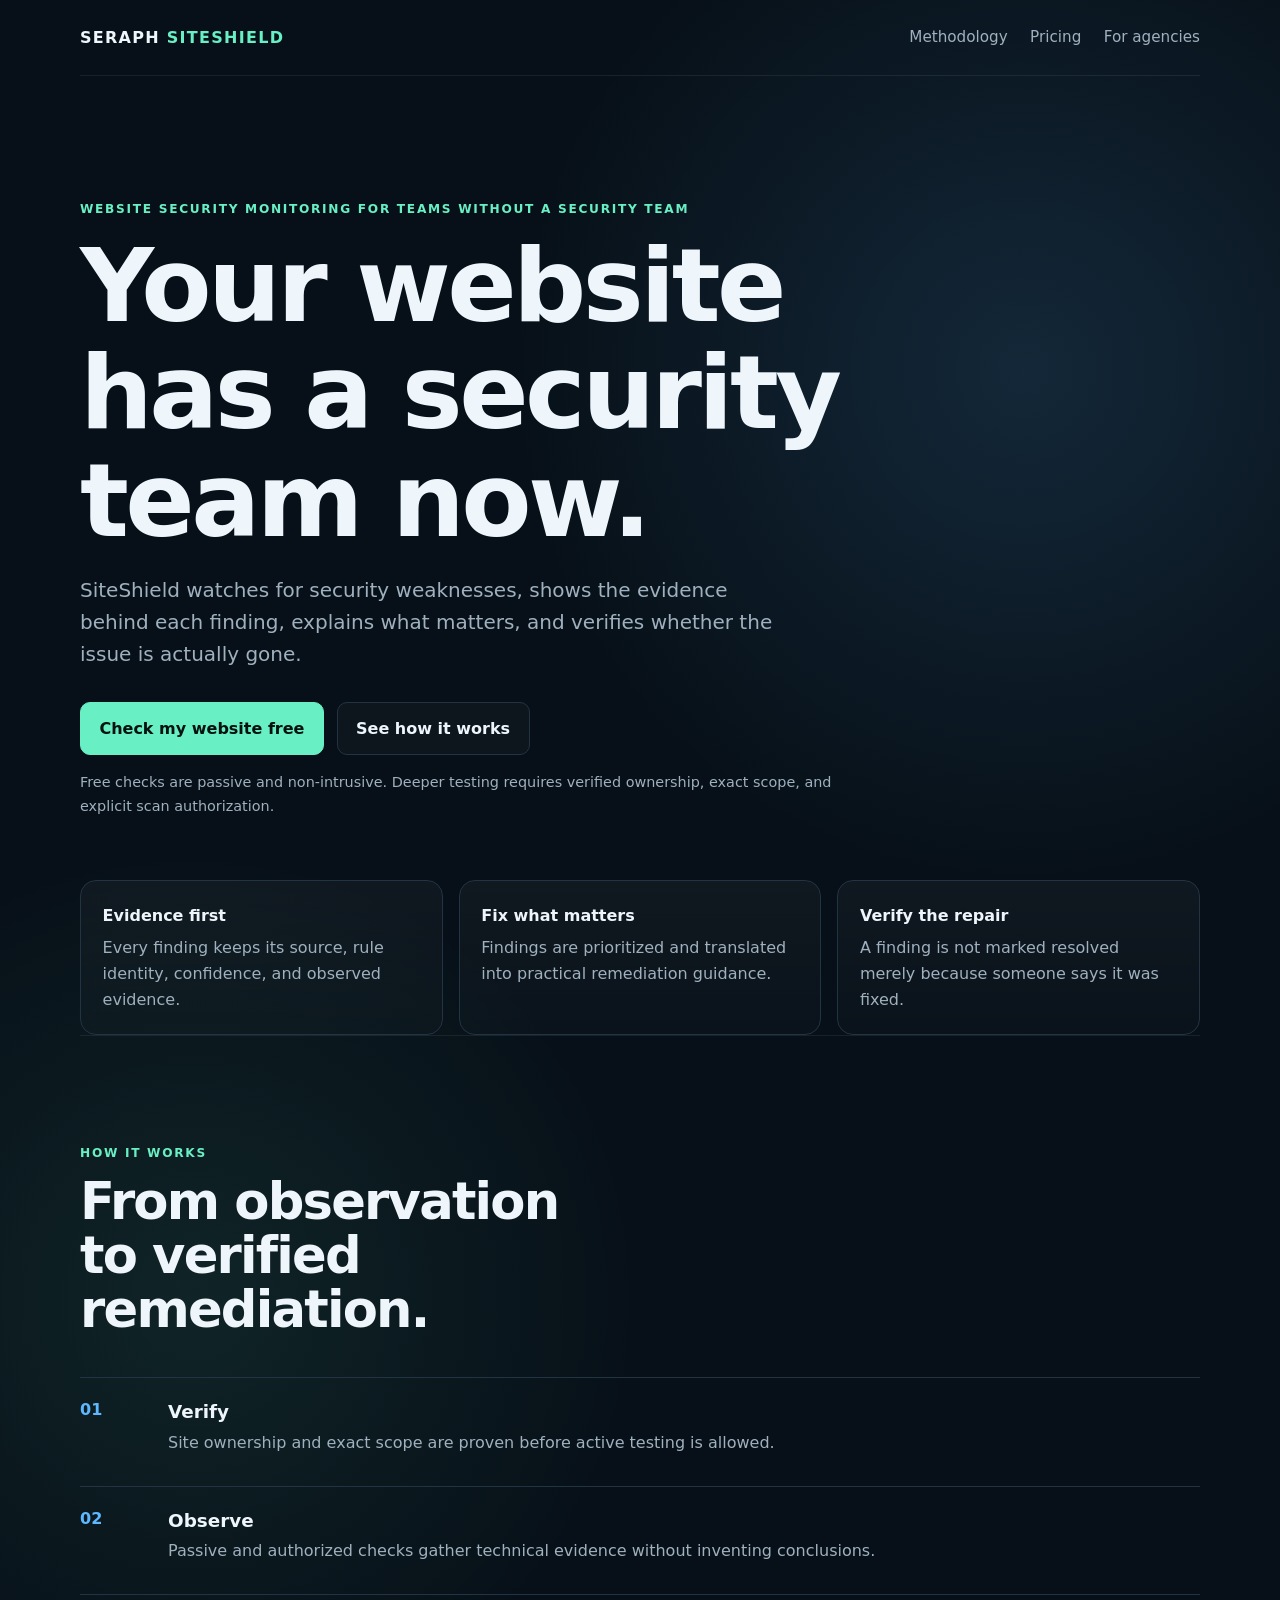
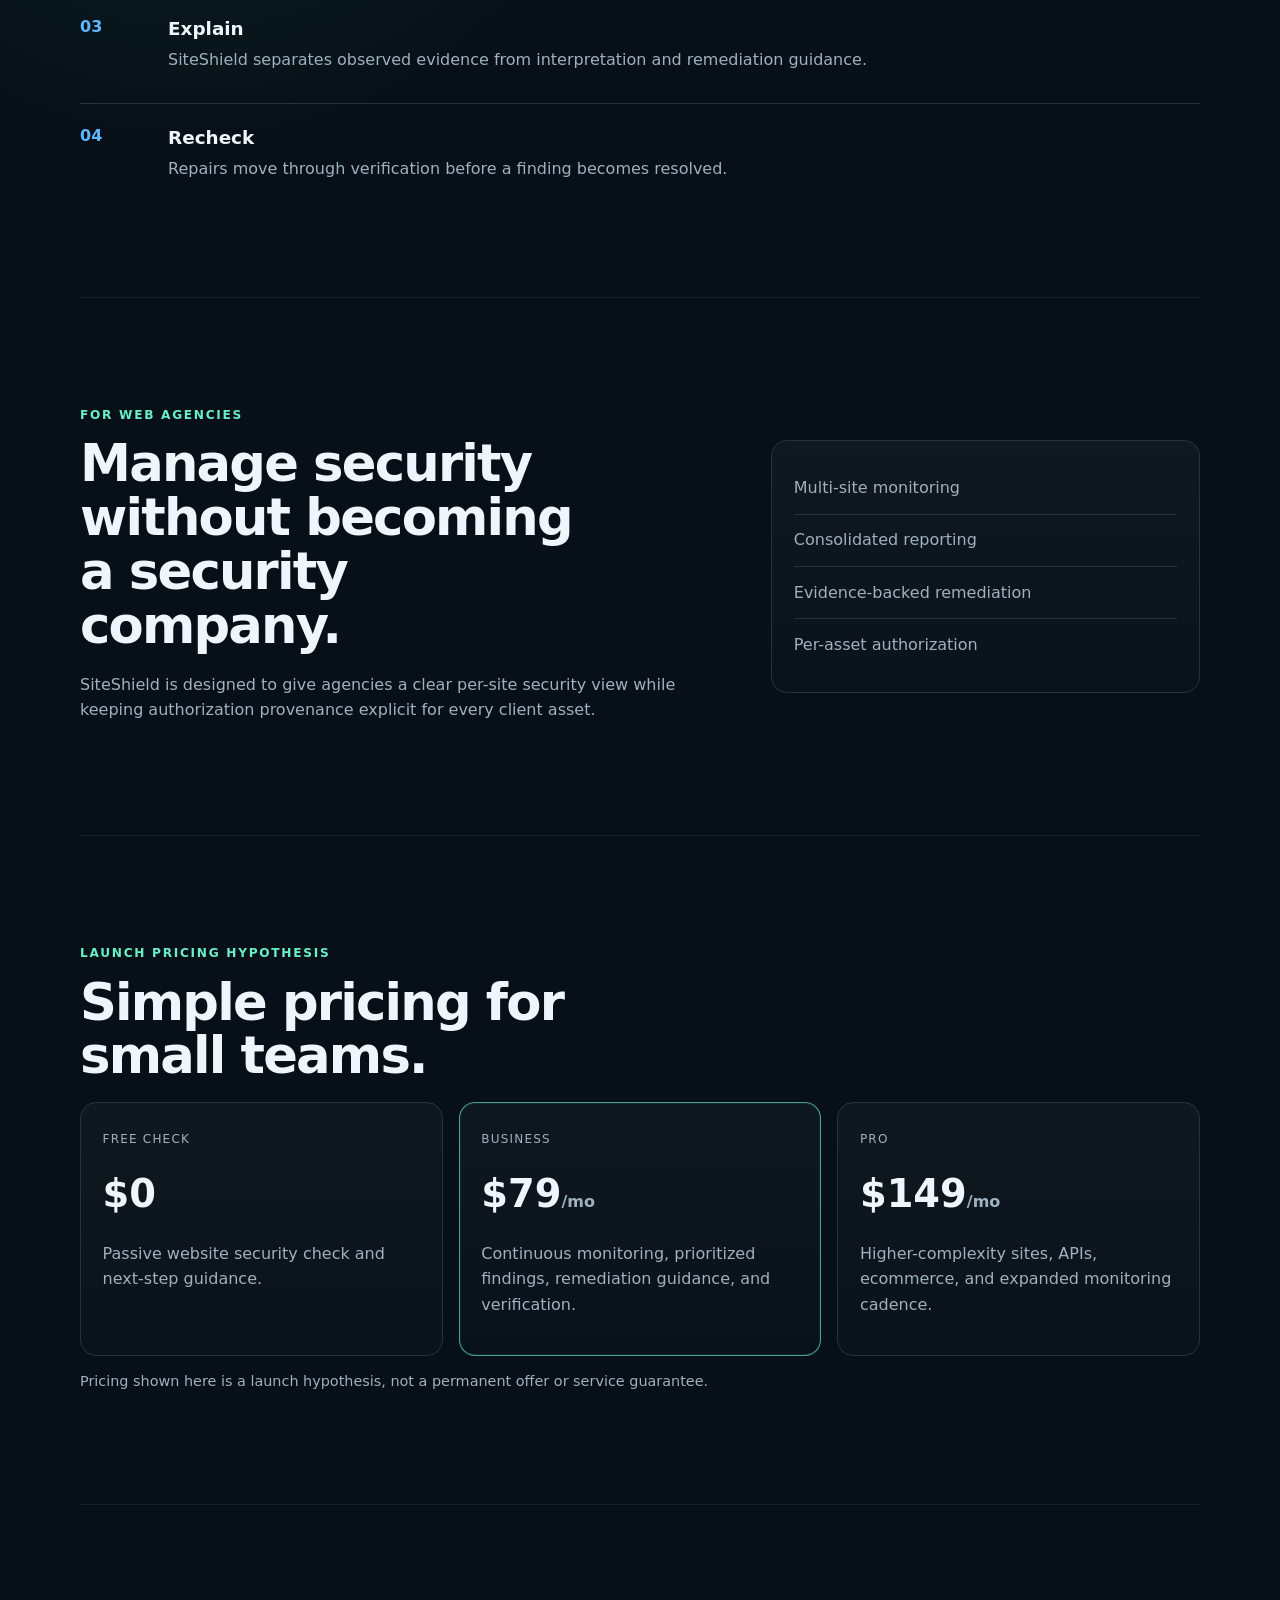
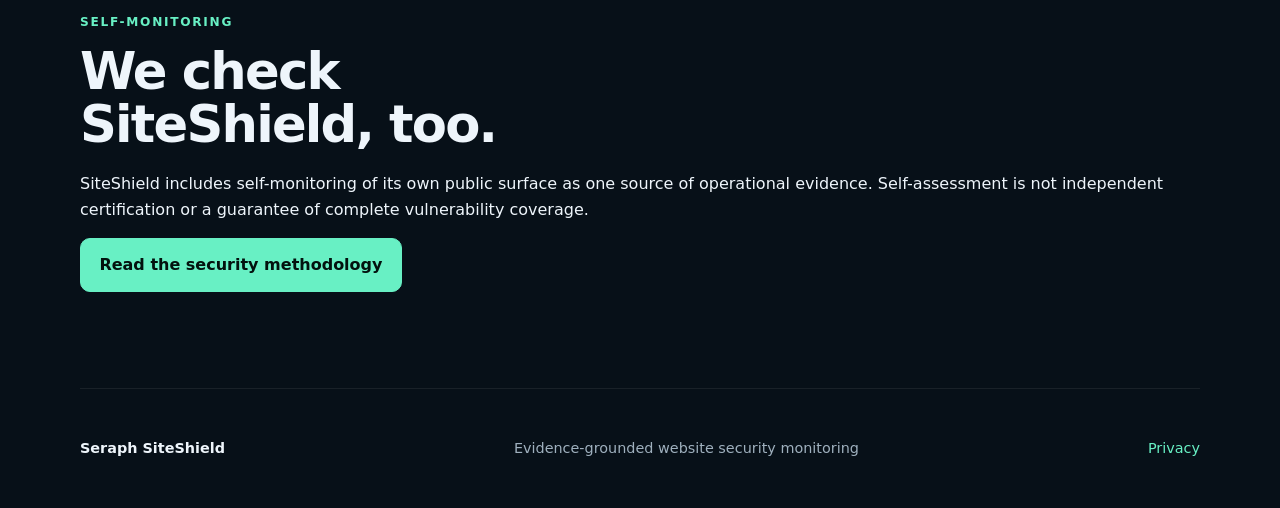
==== index.html @ f6a0b086 "Launch Seraph SiteShield public surface" ====
<!doctype html>
<html lang="en">
<head>
  <meta charset="utf-8">
  <meta name="viewport" content="width=device-width,initial-scale=1">
  <meta name="description" content="Seraph SiteShield provides evidence-grounded website security monitoring, remediation guidance, and verification.">
  <title>Seraph SiteShield — Your website has a security team now</title>
  <link rel="stylesheet" href="styles.css">
</head>
<body>
  <header class="nav">
    <a class="brand" href="./">SERAPH <span>SITESHIELD</span></a>
    <nav aria-label="Primary navigation">
      <a href="security-methodology.html">Methodology</a>
      <a href="#pricing">Pricing</a>
      <a href="#agencies">For agencies</a>
    </nav>
  </header>
  <main>
    <section class="hero">
      <p class="eyebrow">Website security monitoring for teams without a security team</p>
      <h1>Your website has a security team now.</h1>
      <p class="lede">SiteShield watches for security weaknesses, shows the evidence behind each finding, explains what matters, and verifies whether the issue is actually gone.</p>
      <div class="actions">
        <a class="button primary" href="#launch">Check my website free</a>
        <a class="button secondary" href="security-methodology.html">See how it works</a>
      </div>
      <p class="boundary">Free checks are passive and non-intrusive. Deeper testing requires verified ownership, exact scope, and explicit scan authorization.</p>
    </section>
    <section class="proof-grid" aria-label="SiteShield principles">
      <article><strong>Evidence first</strong><span>Every finding keeps its source, rule identity, confidence, and observed evidence.</span></article>
      <article><strong>Fix what matters</strong><span>Findings are prioritized and translated into practical remediation guidance.</span></article>
      <article><strong>Verify the repair</strong><span>A finding is not marked resolved merely because someone says it was fixed.</span></article>
    </section>

    <section class="section" id="how-it-works">
      <p class="eyebrow">How it works</p>
      <h2>From observation to verified remediation.</h2>
      <ol class="steps">
        <li><span>01</span><div><strong>Verify</strong><p>Site ownership and exact scope are proven before active testing is allowed.</p></div></li>
        <li><span>02</span><div><strong>Observe</strong><p>Passive and authorized checks gather technical evidence without inventing conclusions.</p></div></li>
        <li><span>03</span><div><strong>Explain</strong><p>SiteShield separates observed evidence from interpretation and remediation guidance.</p></div></li>
        <li><span>04</span><div><strong>Recheck</strong><p>Repairs move through verification before a finding becomes resolved.</p></div></li>
      </ol>
    </section>

    <section class="section split" id="agencies">
      <div>
        <p class="eyebrow">For web agencies</p>
        <h2>Manage security without becoming a security company.</h2>
        <p>SiteShield is designed to give agencies a clear per-site security view while keeping authorization provenance explicit for every client asset.</p>
      </div>
      <div class="panel">
        <p>Multi-site monitoring</p><p>Consolidated reporting</p><p>Evidence-backed remediation</p><p>Per-asset authorization</p>
      </div>
    </section>
    <section class="section" id="pricing">
      <p class="eyebrow">Launch pricing hypothesis</p>
      <h2>Simple pricing for small teams.</h2>
      <div class="pricing">
        <article><span>Free Check</span><strong>$0</strong><p>Passive website security check and next-step guidance.</p></article>
        <article class="featured"><span>Business</span><strong>$79<small>/mo</small></strong><p>Continuous monitoring, prioritized findings, remediation guidance, and verification.</p></article>
        <article><span>Pro</span><strong>$149<small>/mo</small></strong><p>Higher-complexity sites, APIs, ecommerce, and expanded monitoring cadence.</p></article>
      </div>
      <p class="fineprint">Pricing shown here is a launch hypothesis, not a permanent offer or service guarantee.</p>
    </section>

    <section class="section launch" id="launch">
      <p class="eyebrow">Self-monitoring</p>
      <h2>We check SiteShield, too.</h2>
      <p>SiteShield includes self-monitoring of its own public surface as one source of operational evidence. Self-assessment is not independent certification or a guarantee of complete vulnerability coverage.</p>
      <a class="button primary" href="security-methodology.html">Read the security methodology</a>
    </section>
  </main>
  <footer>
    <span>Seraph SiteShield</span>
    <span>Evidence-grounded website security monitoring</span>
    <a href="privacy.html">Privacy</a>
  </footer>
</body>
</html>
---- styles.css ----
:root {
  color-scheme: dark;
  --bg: #071018;
  --panel: #0d1823;
  --panel-2: #111f2c;
  --text: #eef5fb;
  --muted: #9fb0be;
  --line: #223443;
  --accent: #68f0c4;
  --accent-2: #5eb7ff;
  --max: 1120px;
  font-family: Inter, ui-sans-serif, system-ui, -apple-system, BlinkMacSystemFont, "Segoe UI", sans-serif;
}

* { box-sizing: border-box; }
html { scroll-behavior: smooth; }
body {
  margin: 0;
  background:
    radial-gradient(circle at 80% 10%, rgba(94, 183, 255, .14), transparent 32rem),
    radial-gradient(circle at 15% 35%, rgba(104, 240, 196, .09), transparent 28rem),
    var(--bg);
  color: var(--text);
  line-height: 1.6;
}
a { color: inherit; text-decoration: none; }
.nav {
  width: min(var(--max), calc(100% - 2rem));
  margin: 0 auto;
  min-height: 76px;
  display: flex;
  align-items: center;
  justify-content: space-between;
  border-bottom: 1px solid rgba(255,255,255,.07);
}
.brand { font-weight: 800; letter-spacing: .08em; }
.brand span { color: var(--accent); }
.nav nav { display: flex; gap: 1.4rem; color: var(--muted); font-size: .95rem; }
.nav nav a:hover { color: var(--text); }
main, footer { width: min(var(--max), calc(100% - 2rem)); margin: 0 auto; }
.hero { padding: 7rem 0 3rem; max-width: 900px; }
.eyebrow {
  color: var(--accent);
  text-transform: uppercase;
  letter-spacing: .14em;
  font-size: .76rem;
  font-weight: 800;
}
h1, h2 { line-height: 1.05; margin: .5rem 0 1.2rem; letter-spacing: -.035em; }
h1 { font-size: clamp(3.4rem, 8vw, 7rem); max-width: 11ch; }
h2 { font-size: clamp(2.1rem, 4vw, 4rem); max-width: 15ch; }
.lede { color: var(--muted); max-width: 720px; font-size: 1.25rem; }
.actions { display: flex; gap: .8rem; flex-wrap: wrap; margin: 2rem 0 1rem; }
.button {
  display: inline-flex;
  align-items: center;
  justify-content: center;
  min-height: 48px;
  padding: .8rem 1.15rem;
  border: 1px solid var(--line);
  border-radius: 10px;
  font-weight: 750;
}
.button.primary { background: var(--accent); color: #03120e; border-color: var(--accent); }
.button.secondary { background: rgba(255,255,255,.025); }
.boundary, .fineprint { color: var(--muted); font-size: .9rem; max-width: 760px; }
.proof-grid, .pricing {
  display: grid;
  grid-template-columns: repeat(3, 1fr);
  gap: 1rem;
}
.proof-grid article, .pricing article, .panel {
  padding: 1.35rem;
  background: linear-gradient(180deg, rgba(255,255,255,.035), rgba(255,255,255,.012));
  border: 1px solid var(--line);
  border-radius: 16px;
}
.proof-grid strong, .proof-grid span { display: block; }
.proof-grid span { margin-top: .45rem; color: var(--muted); }
.section { padding: 6rem 0; border-top: 1px solid rgba(255,255,255,.07); }
.steps { list-style: none; padding: 0; margin: 2.5rem 0 0; display: grid; gap: .7rem; }
.steps li {
  display: grid;
  grid-template-columns: 72px 1fr;
  gap: 1rem;
  padding: 1.2rem 0;
  border-top: 1px solid var(--line);
}
.steps li > span { color: var(--accent-2); font-weight: 800; }
.steps strong { font-size: 1.15rem; }
.steps p { margin: .2rem 0 0; color: var(--muted); }
.split { display: grid; grid-template-columns: 1.2fr .8fr; gap: 3rem; align-items: center; }
.split > div > p:not(.eyebrow) { color: var(--muted); max-width: 640px; }
.panel p { margin: 0; padding: .8rem 0; border-bottom: 1px solid var(--line); }
.panel p:last-child { border-bottom: 0; }
.pricing article { min-height: 210px; }
.pricing article > span { color: var(--muted); text-transform: uppercase; letter-spacing: .1em; font-size: .75rem; }
.pricing strong { display: block; font-size: 2.4rem; margin: .8rem 0; }
.pricing small { font-size: 1rem; color: var(--muted); }
.pricing p { color: var(--muted); }
.pricing .featured { border-color: rgba(104,240,196,.65); box-shadow: 0 0 0 1px rgba(104,240,196,.08) inset; }
.launch { text-align: left; }
footer {
  min-height: 120px;
  display: flex;
  align-items: center;
  gap: 1.25rem;
  justify-content: space-between;
  border-top: 1px solid rgba(255,255,255,.07);
  color: var(--muted);
  font-size: .9rem;
}
footer span:first-child { color: var(--text); font-weight: 800; }
footer a { color: var(--accent); }

@media (max-width: 760px) {
  .nav nav { display: none; }
  .hero { padding-top: 4.5rem; }
  .proof-grid, .pricing, .split { grid-template-columns: 1fr; }
  .section { padding: 4rem 0; }
  footer { flex-direction: column; align-items: flex-start; justify-content: center; padding: 2rem 0; }
}
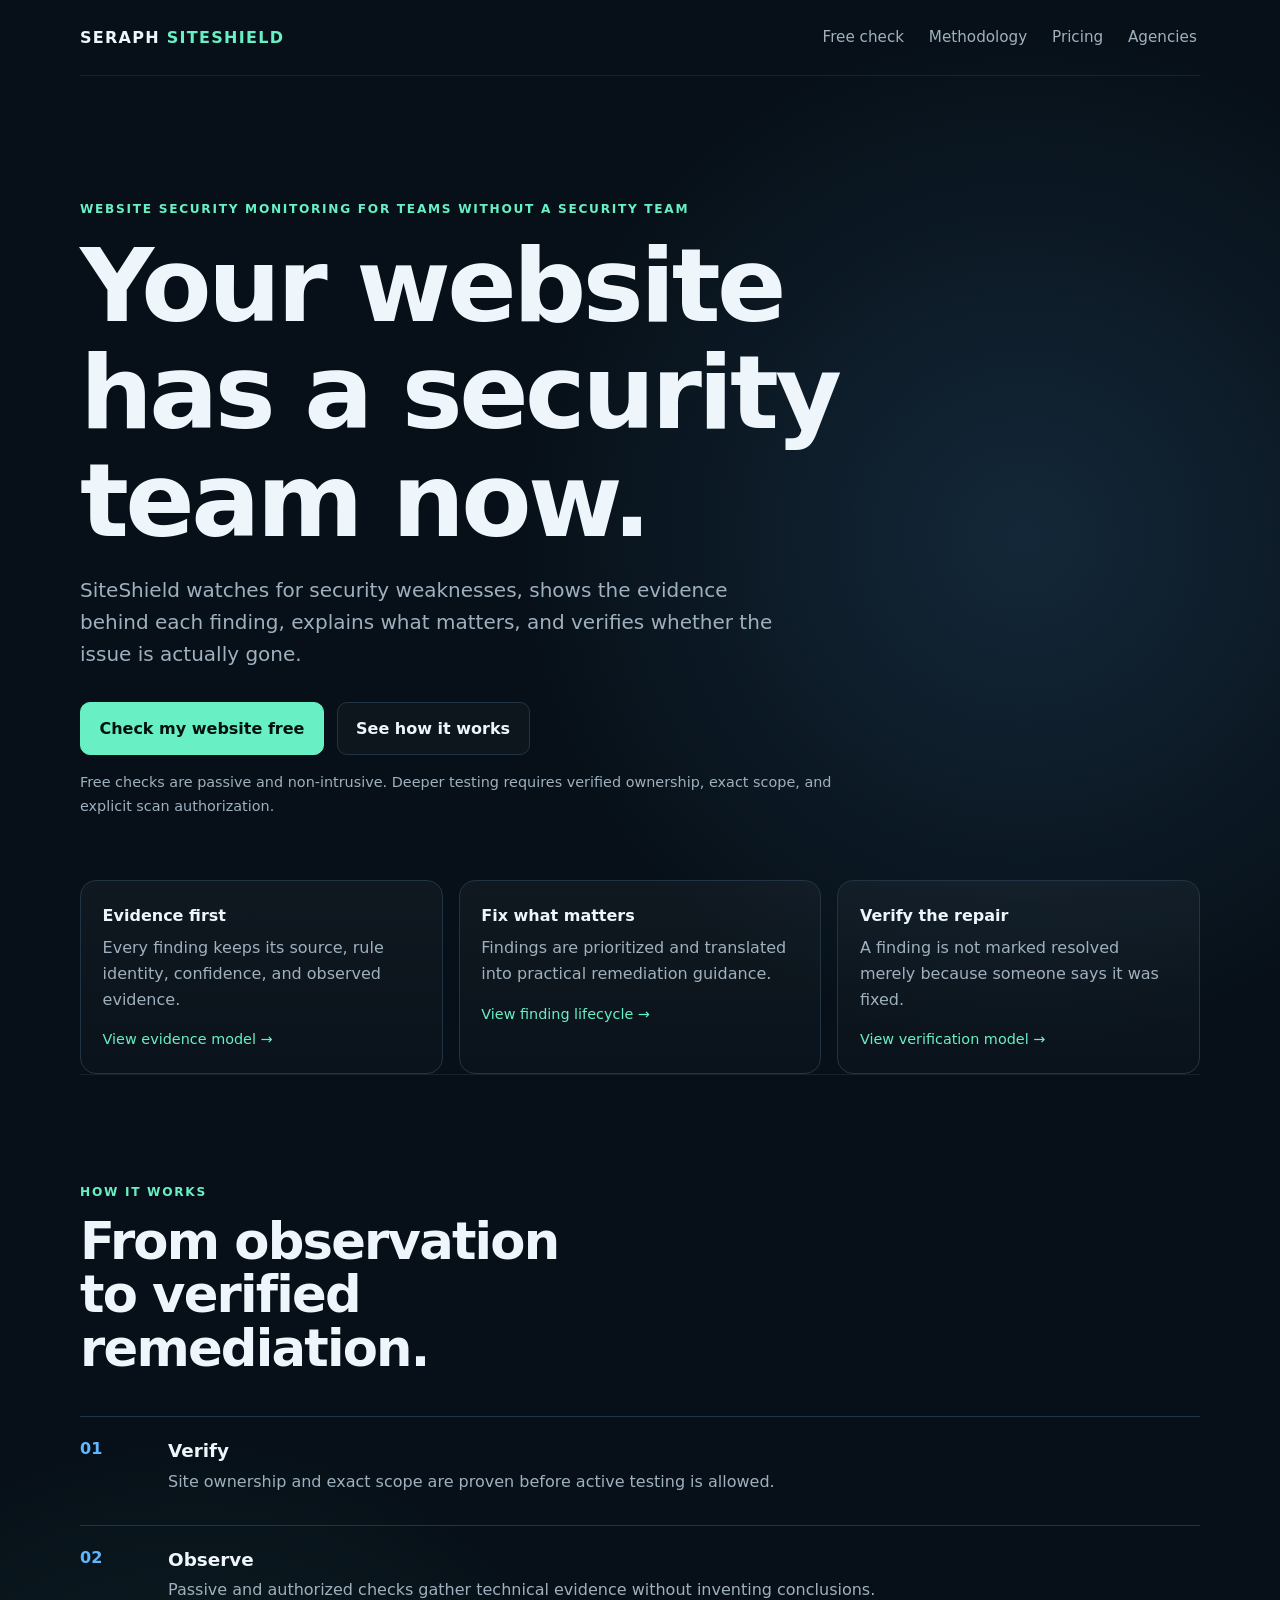
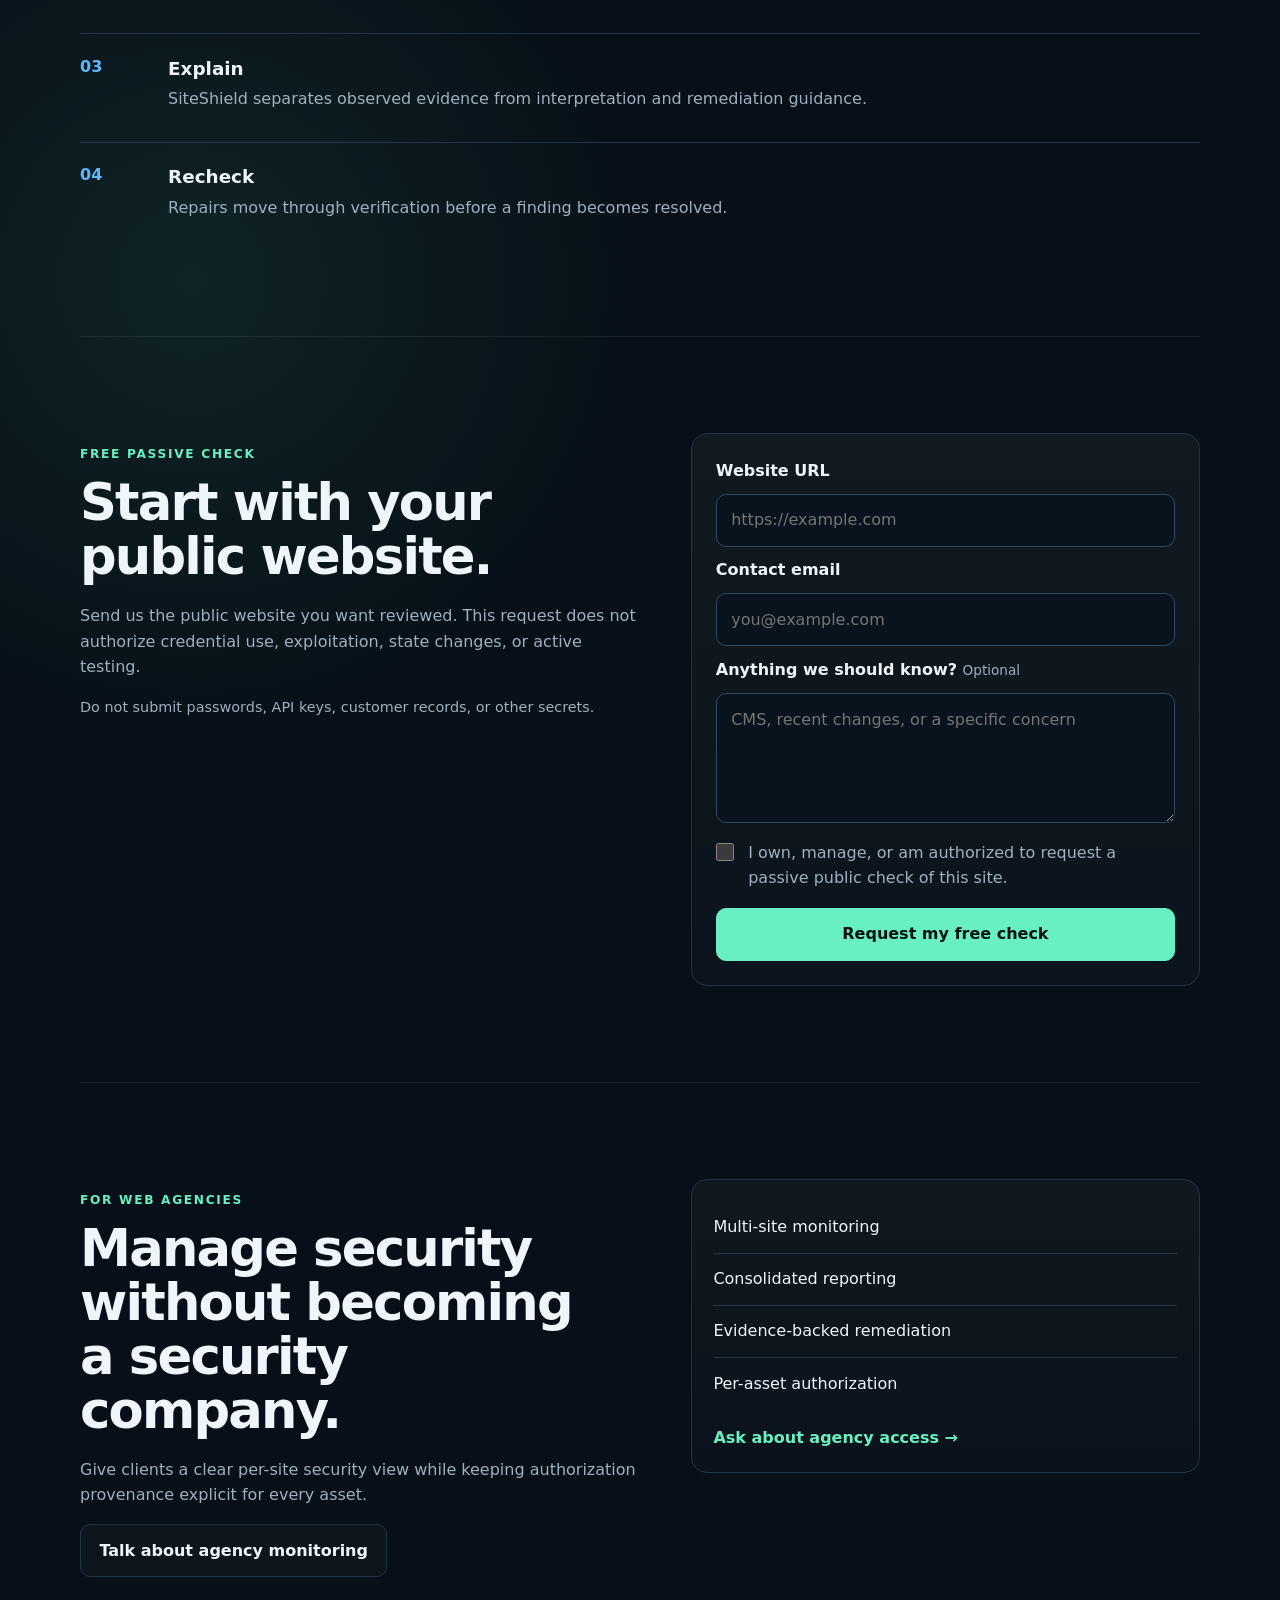
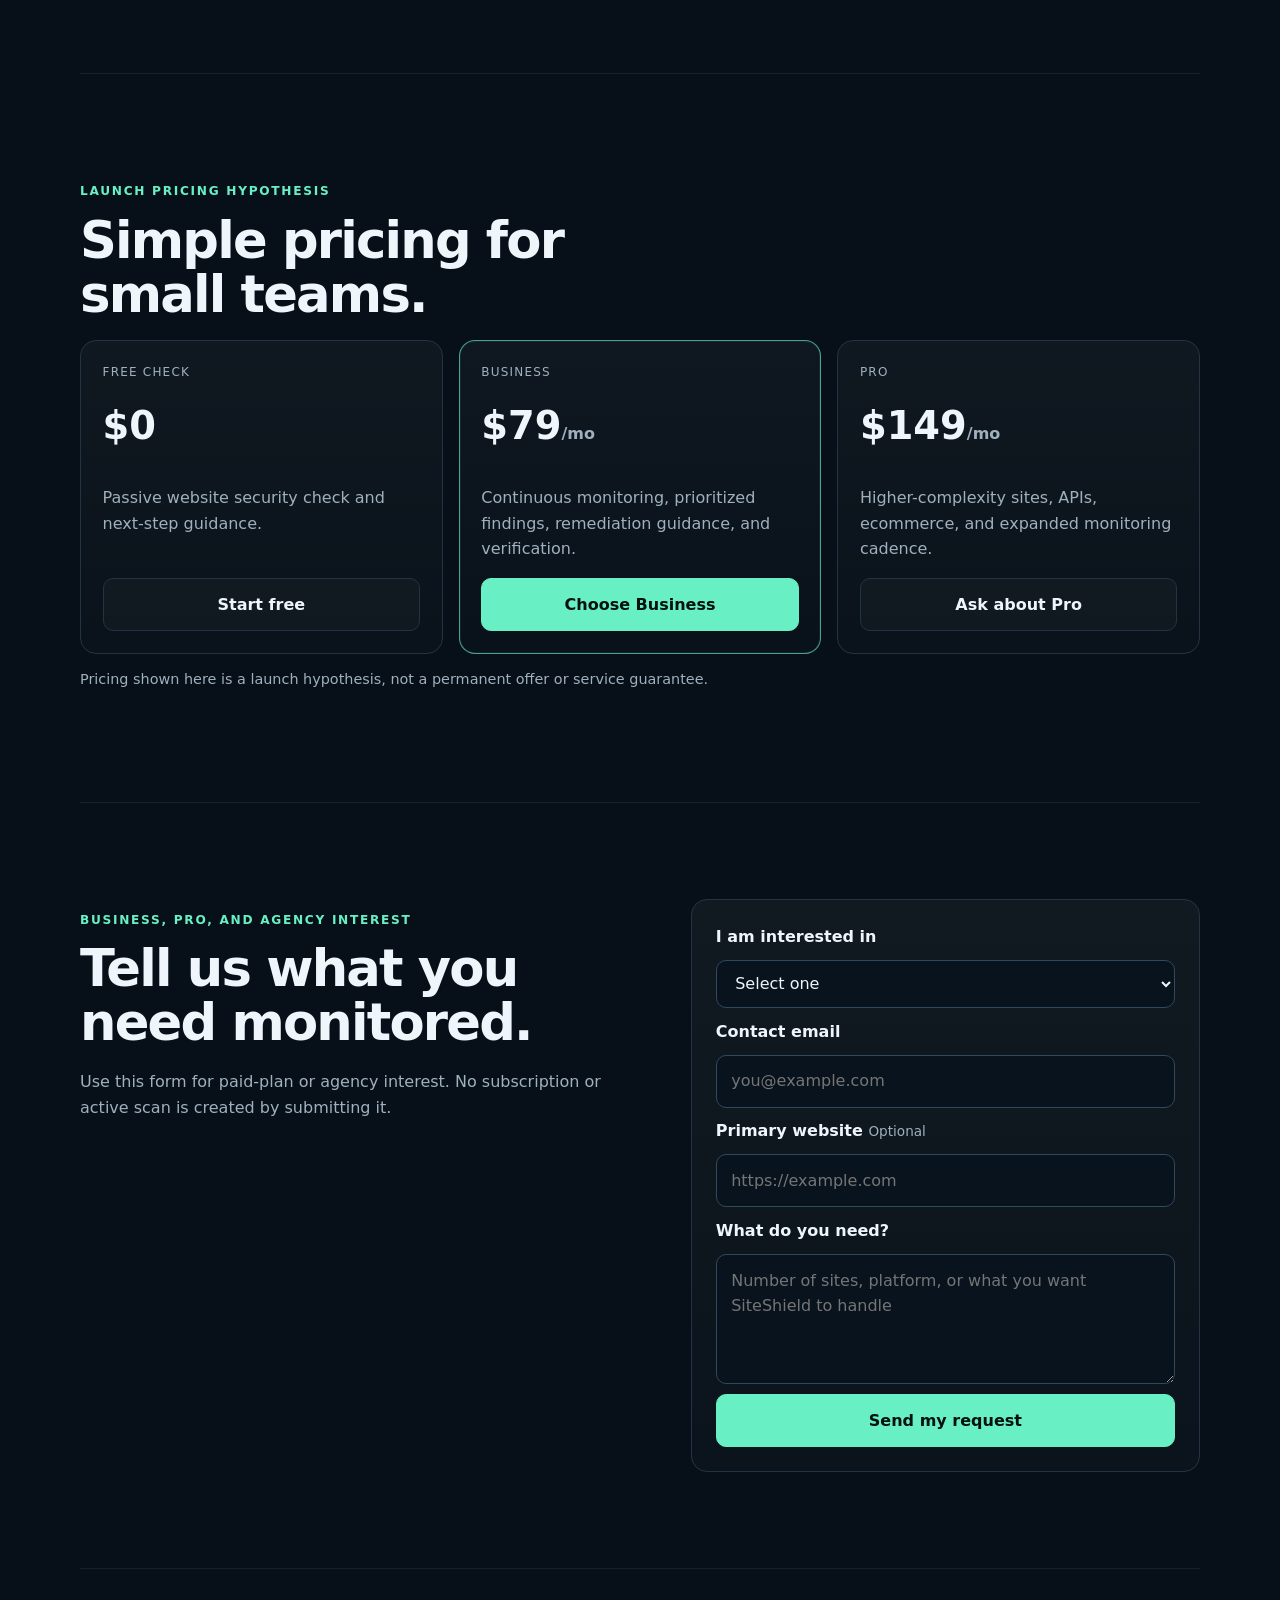
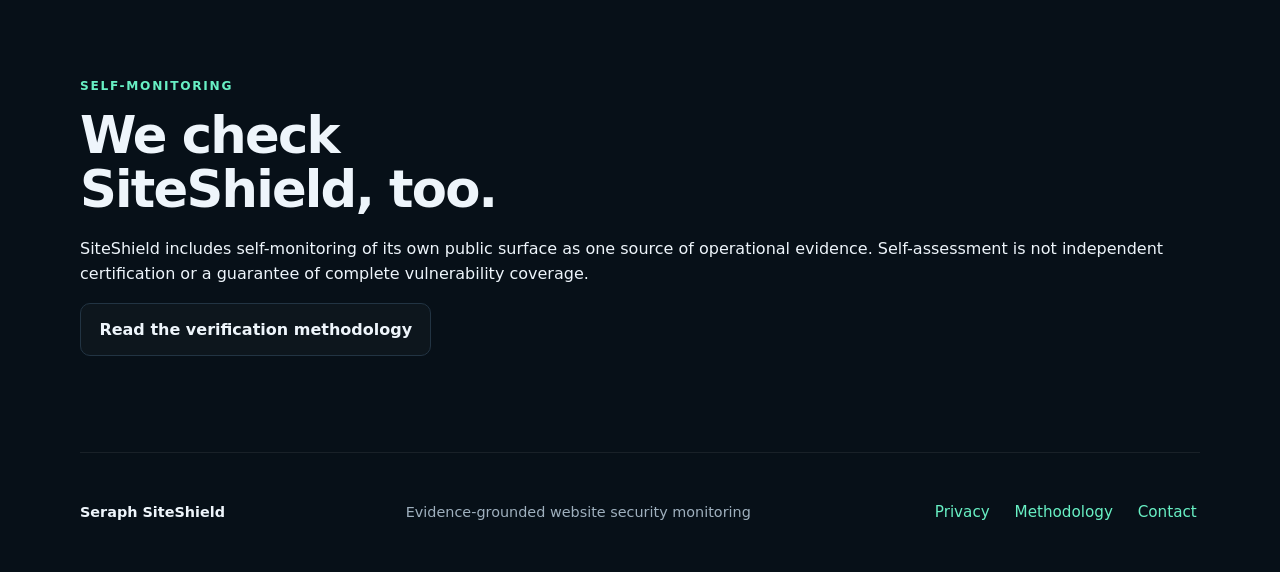
==== commit d6af4479: "Repair SiteShield navigation and customer interactions" ====
--- a/index.html
+++ b/index.html
@@ -3,17 +3,20 @@
 <head>
   <meta charset="utf-8">
   <meta name="viewport" content="width=device-width,initial-scale=1">
+  <meta http-equiv="Content-Security-Policy" content="default-src 'self'; img-src 'self' data:; style-src 'self'; script-src 'none'; object-src 'none'; base-uri 'self'; form-action 'self'">
+  <meta name="referrer" content="strict-origin-when-cross-origin">
   <meta name="description" content="Seraph SiteShield provides evidence-grounded website security monitoring, remediation guidance, and verification.">
   <title>Seraph SiteShield — Your website has a security team now</title>
   <link rel="stylesheet" href="styles.css">
 </head>
 <body>
   <header class="nav">
-    <a class="brand" href="./">SERAPH <span>SITESHIELD</span></a>
+    <a class="brand" href="./" aria-label="Seraph SiteShield home">SERAPH <span>SITESHIELD</span></a>
     <nav aria-label="Primary navigation">
+      <a href="#free-check">Free check</a>
       <a href="security-methodology.html">Methodology</a>
       <a href="#pricing">Pricing</a>
-      <a href="#agencies">For agencies</a>
+      <a href="#agencies">Agencies</a>
     </nav>
   </header>
   <main>
@@ -22,15 +25,16 @@
       <h1>Your website has a security team now.</h1>
       <p class="lede">SiteShield watches for security weaknesses, shows the evidence behind each finding, explains what matters, and verifies whether the issue is actually gone.</p>
       <div class="actions">
-        <a class="button primary" href="#launch">Check my website free</a>
+        <a class="button primary" href="#free-check">Check my website free</a>
         <a class="button secondary" href="security-methodology.html">See how it works</a>
       </div>
       <p class="boundary">Free checks are passive and non-intrusive. Deeper testing requires verified ownership, exact scope, and explicit scan authorization.</p>
     </section>
+
     <section class="proof-grid" aria-label="SiteShield principles">
-      <article><strong>Evidence first</strong><span>Every finding keeps its source, rule identity, confidence, and observed evidence.</span></article>
-      <article><strong>Fix what matters</strong><span>Findings are prioritized and translated into practical remediation guidance.</span></article>
-      <article><strong>Verify the repair</strong><span>A finding is not marked resolved merely because someone says it was fixed.</span></article>
+      <a class="proof-card" href="security-methodology.html#evidence"><strong>Evidence first</strong><span>Every finding keeps its source, rule identity, confidence, and observed evidence.</span><em>View evidence model →</em></a>
+      <a class="proof-card" href="security-methodology.html#lifecycle"><strong>Fix what matters</strong><span>Findings are prioritized and translated into practical remediation guidance.</span><em>View finding lifecycle →</em></a>
+      <a class="proof-card" href="security-methodology.html#verification"><strong>Verify the repair</strong><span>A finding is not marked resolved merely because someone says it was fixed.</span><em>View verification model →</em></a>
     </section>
 
     <section class="section" id="how-it-works">
@@ -44,38 +48,84 @@
       </ol>
     </section>
 
+    <section class="section form-section" id="free-check">
+      <div class="form-intro">
+        <p class="eyebrow">Free passive check</p>
+        <h2>Start with your public website.</h2>
+        <p>Send us the public website you want reviewed. This request does not authorize credential use, exploitation, state changes, or active testing.</p>
+        <p class="fineprint">Do not submit passwords, API keys, customer records, or other secrets.</p>
+      </div>
+      <form class="site-form" name="free-check" method="POST" data-netlify="true" netlify-honeypot="bot-field" action="thanks.html">
+        <input type="hidden" name="form-name" value="free-check">
+        <p class="visually-hidden"><label>Leave this field empty <input name="bot-field" autocomplete="off"></label></p>
+        <label for="website-url">Website URL</label>
+        <input id="website-url" name="website-url" type="url" placeholder="https://example.com" required autocomplete="url">
+        <label for="contact-email">Contact email</label>
+        <input id="contact-email" name="contact-email" type="email" placeholder="you@example.com" required autocomplete="email">
+        <label for="check-notes">Anything we should know? <span class="optional">Optional</span></label>
+        <textarea id="check-notes" name="notes" rows="4" placeholder="CMS, recent changes, or a specific concern"></textarea>
+        <label class="check-row"><input type="checkbox" name="authorized-request" value="yes" required><span>I own, manage, or am authorized to request a passive public check of this site.</span></label>
+        <button class="button primary" type="submit">Request my free check</button>
+      </form>
+    </section>
+
     <section class="section split" id="agencies">
       <div>
         <p class="eyebrow">For web agencies</p>
         <h2>Manage security without becoming a security company.</h2>
-        <p>SiteShield is designed to give agencies a clear per-site security view while keeping authorization provenance explicit for every client asset.</p>
+        <p>Give clients a clear per-site security view while keeping authorization provenance explicit for every asset.</p>
+        <a class="button secondary" href="#contact">Talk about agency monitoring</a>
       </div>
-      <div class="panel">
-        <p>Multi-site monitoring</p><p>Consolidated reporting</p><p>Evidence-backed remediation</p><p>Per-asset authorization</p>
-      </div>
+      <a class="panel panel-link" href="#contact" aria-label="Ask about SiteShield agency capabilities">
+        <p>Multi-site monitoring</p><p>Consolidated reporting</p><p>Evidence-backed remediation</p><p>Per-asset authorization</p><span>Ask about agency access →</span>
+      </a>
     </section>
+
     <section class="section" id="pricing">
       <p class="eyebrow">Launch pricing hypothesis</p>
       <h2>Simple pricing for small teams.</h2>
       <div class="pricing">
-        <article><span>Free Check</span><strong>$0</strong><p>Passive website security check and next-step guidance.</p></article>
-        <article class="featured"><span>Business</span><strong>$79<small>/mo</small></strong><p>Continuous monitoring, prioritized findings, remediation guidance, and verification.</p></article>
-        <article><span>Pro</span><strong>$149<small>/mo</small></strong><p>Higher-complexity sites, APIs, ecommerce, and expanded monitoring cadence.</p></article>
+        <article><span>Free Check</span><strong>$0</strong><p>Passive website security check and next-step guidance.</p><a class="button secondary" href="#free-check">Start free</a></article>
+        <article class="featured"><span>Business</span><strong>$79<small>/mo</small></strong><p>Continuous monitoring, prioritized findings, remediation guidance, and verification.</p><a class="button primary" href="#contact">Choose Business</a></article>
+        <article><span>Pro</span><strong>$149<small>/mo</small></strong><p>Higher-complexity sites, APIs, ecommerce, and expanded monitoring cadence.</p><a class="button secondary" href="#contact">Ask about Pro</a></article>
       </div>
       <p class="fineprint">Pricing shown here is a launch hypothesis, not a permanent offer or service guarantee.</p>
     </section>
 
-    <section class="section launch" id="launch">
+    <section class="section form-section" id="contact">
+      <div class="form-intro">
+        <p class="eyebrow">Business, Pro, and agency interest</p>
+        <h2>Tell us what you need monitored.</h2>
+        <p>Use this form for paid-plan or agency interest. No subscription or active scan is created by submitting it.</p>
+      </div>
+      <form class="site-form" name="product-interest" method="POST" data-netlify="true" netlify-honeypot="bot-field" action="thanks.html">
+        <input type="hidden" name="form-name" value="product-interest">
+        <p class="visually-hidden"><label>Leave this field empty <input name="bot-field" autocomplete="off"></label></p>
+        <label for="interest-type">I am interested in</label>
+        <select id="interest-type" name="interest" required>
+          <option value="">Select one</option><option>Business</option><option>Pro</option><option>Agency / multi-site</option><option>One-time assessment</option>
+        </select>
+        <label for="business-email">Contact email</label>
+        <input id="business-email" name="contact-email" type="email" placeholder="you@example.com" required autocomplete="email">
+        <label for="business-site">Primary website <span class="optional">Optional</span></label>
+        <input id="business-site" name="website-url" type="url" placeholder="https://example.com" autocomplete="url">
+        <label for="business-notes">What do you need?</label>
+        <textarea id="business-notes" name="notes" rows="4" placeholder="Number of sites, platform, or what you want SiteShield to handle"></textarea>
+        <button class="button primary" type="submit">Send my request</button>
+      </form>
+    </section>
+
+    <section class="section launch" id="self-monitoring">
       <p class="eyebrow">Self-monitoring</p>
       <h2>We check SiteShield, too.</h2>
       <p>SiteShield includes self-monitoring of its own public surface as one source of operational evidence. Self-assessment is not independent certification or a guarantee of complete vulnerability coverage.</p>
-      <a class="button primary" href="security-methodology.html">Read the security methodology</a>
+      <a class="button secondary" href="security-methodology.html#verification">Read the verification methodology</a>
     </section>
   </main>
   <footer>
     <span>Seraph SiteShield</span>
     <span>Evidence-grounded website security monitoring</span>
-    <a href="privacy.html">Privacy</a>
+    <nav aria-label="Footer navigation"><a href="privacy.html">Privacy</a><a href="security-methodology.html">Methodology</a><a href="#contact">Contact</a></nav>
   </footer>
 </body>
 </html>
--- a/styles.css
+++ b/styles.css
@@ -1,122 +1,73 @@
-:root {
-  color-scheme: dark;
-  --bg: #071018;
-  --panel: #0d1823;
-  --panel-2: #111f2c;
-  --text: #eef5fb;
-  --muted: #9fb0be;
-  --line: #223443;
-  --accent: #68f0c4;
-  --accent-2: #5eb7ff;
-  --max: 1120px;
-  font-family: Inter, ui-sans-serif, system-ui, -apple-system, BlinkMacSystemFont, "Segoe UI", sans-serif;
+:root { color-scheme: dark; --bg:#071018; --panel:#0d1823; --panel-2:#111f2c; --text:#eef5fb; --muted:#9fb0be; --line:#223443; --accent:#68f0c4; --accent-2:#5eb7ff; --danger:#ffb4a8; --max:1120px; font-family:Inter,ui-sans-serif,system-ui,-apple-system,BlinkMacSystemFont,"Segoe UI",sans-serif; }
+* { box-sizing:border-box; }
+html { scroll-behavior:smooth; scroll-padding-top:1rem; }
+body { margin:0; background:radial-gradient(circle at 80% 10%,rgba(94,183,255,.14),transparent 32rem),radial-gradient(circle at 15% 35%,rgba(104,240,196,.09),transparent 28rem),var(--bg); color:var(--text); line-height:1.6; }
+a { color:inherit; text-decoration:none; }
+a, button, input, select, textarea { font:inherit; }
+a:focus-visible, button:focus-visible, input:focus-visible, select:focus-visible, textarea:focus-visible { outline:3px solid var(--accent-2); outline-offset:3px; }
+.nav { width:min(var(--max),calc(100% - 2rem)); margin:0 auto; min-height:76px; display:flex; align-items:center; justify-content:space-between; gap:1rem; border-bottom:1px solid rgba(255,255,255,.07); }
+.brand { font-weight:800; letter-spacing:.08em; padding:.6rem 0; }
+.brand span { color:var(--accent); }
+.nav nav, footer nav { display:flex; gap:1.15rem; align-items:center; color:var(--muted); font-size:.95rem; }
+.nav nav a, footer nav a { padding:.55rem .2rem; }
+.nav nav a:hover, footer nav a:hover { color:var(--text); }
+main, footer { width:min(var(--max),calc(100% - 2rem)); margin:0 auto; }
+.hero { padding:7rem 0 3rem; max-width:900px; }
+.eyebrow { color:var(--accent); text-transform:uppercase; letter-spacing:.14em; font-size:.76rem; font-weight:800; }
+h1,h2 { line-height:1.05; margin:.5rem 0 1.2rem; letter-spacing:-.035em; }
+h1 { font-size:clamp(3.4rem,8vw,7rem); max-width:11ch; }
+h2 { font-size:clamp(2.1rem,4vw,4rem); max-width:15ch; }
+.lede { color:var(--muted); max-width:720px; font-size:1.25rem; }
+.actions { display:flex; gap:.8rem; flex-wrap:wrap; margin:2rem 0 1rem; }
+.button { display:inline-flex; align-items:center; justify-content:center; min-height:48px; padding:.8rem 1.15rem; border:1px solid var(--line); border-radius:10px; font-weight:750; cursor:pointer; transition:transform .15s ease,border-color .15s ease,background .15s ease; }
+.button:hover { transform:translateY(-1px); border-color:var(--accent-2); }
+.button.primary { background:var(--accent); color:#03120e; border-color:var(--accent); }
+.button.secondary { background:rgba(255,255,255,.025); }
+.boundary,.fineprint { color:var(--muted); font-size:.9rem; max-width:760px; }
+.proof-grid,.pricing { display:grid; grid-template-columns:repeat(3,1fr); gap:1rem; }
+.proof-card,.pricing article,.panel { padding:1.35rem; background:linear-gradient(180deg,rgba(255,255,255,.035),rgba(255,255,255,.012)); border:1px solid var(--line); border-radius:16px; }
+.proof-card { display:block; min-height:180px; transition:transform .15s ease,border-color .15s ease,background .15s ease; }
+.proof-card:hover,.panel-link:hover { transform:translateY(-2px); border-color:rgba(104,240,196,.65); background:linear-gradient(180deg,rgba(104,240,196,.06),rgba(255,255,255,.012)); }
+.proof-card strong,.proof-card span { display:block; }
+.proof-card span { margin-top:.45rem; color:var(--muted); }
+.proof-card em { display:block; margin-top:1rem; color:var(--accent); font-style:normal; font-size:.9rem; }
+.section { padding:6rem 0; border-top:1px solid rgba(255,255,255,.07); }
+.steps { list-style:none; padding:0; margin:2.5rem 0 0; display:grid; gap:.7rem; }
+.steps li { display:grid; grid-template-columns:72px 1fr; gap:1rem; padding:1.2rem 0; border-top:1px solid var(--line); }
+.steps li>span { color:var(--accent-2); font-weight:800; }
+.steps strong { font-size:1.15rem; }
+.steps p { margin:.2rem 0 0; color:var(--muted); }
+.split,.form-section { display:grid; grid-template-columns:1.05fr .95fr; gap:3rem; align-items:start; }
+.split>div>p:not(.eyebrow),.form-intro>p:not(.eyebrow) { color:var(--muted); max-width:640px; }
+.panel p { margin:0; padding:.8rem 0; border-bottom:1px solid var(--line); }
+.panel p:last-of-type { border-bottom:0; }
+.panel-link { display:block; transition:transform .15s ease,border-color .15s ease,background .15s ease; }
+.panel-link>span { display:block; margin-top:1rem; color:var(--accent); font-weight:700; }
+.pricing article { min-height:270px; display:flex; flex-direction:column; }
+.pricing article>span { color:var(--muted); text-transform:uppercase; letter-spacing:.1em; font-size:.75rem; }
+.pricing strong { display:block; font-size:2.4rem; margin:.8rem 0; }
+.pricing small { font-size:1rem; color:var(--muted); }
+.pricing p { color:var(--muted); flex:1; }
+.pricing .featured { border-color:rgba(104,240,196,.65); box-shadow:0 0 0 1px rgba(104,240,196,.08) inset; }
+.site-form { display:grid; gap:.65rem; padding:1.5rem; background:linear-gradient(180deg,rgba(255,255,255,.04),rgba(255,255,255,.015)); border:1px solid var(--line); border-radius:16px; }
+.site-form label { font-weight:700; }
+.site-form input,.site-form select,.site-form textarea { width:100%; color:var(--text); background:#08131d; border:1px solid #30495d; border-radius:10px; padding:.8rem .9rem; }
+.site-form input:hover,.site-form select:hover,.site-form textarea:hover { border-color:#4e6e86; }
+.site-form textarea { resize:vertical; min-height:110px; }
+.optional { color:var(--muted); font-weight:500; font-size:.85rem; }
+.check-row { display:grid; grid-template-columns:22px 1fr; gap:.65rem; align-items:start; color:var(--muted); font-weight:500!important; margin:.4rem 0; }
+.check-row input { width:18px; height:18px; margin:.2rem 0 0; accent-color:var(--accent); }
+.visually-hidden { position:absolute!important; width:1px!important; height:1px!important; padding:0!important; margin:-1px!important; overflow:hidden!important; clip:rect(0,0,0,0)!important; white-space:nowrap!important; border:0!important; }
+.launch { text-align:left; }
+footer { min-height:120px; display:flex; align-items:center; gap:1.25rem; justify-content:space-between; border-top:1px solid rgba(255,255,255,.07); color:var(--muted); font-size:.9rem; }
+footer span:first-child { color:var(--text); font-weight:800; }
+footer a { color:var(--accent); }
+@media (max-width:760px) {
+  .nav { flex-wrap:wrap; padding:1rem 0; }
+  .nav nav { width:100%; display:flex; gap:.35rem .9rem; flex-wrap:wrap; }
+  .hero { padding-top:4.5rem; }
+  .proof-grid,.pricing,.split,.form-section { grid-template-columns:1fr; }
+  .section { padding:4rem 0; }
+  footer { flex-direction:column; align-items:flex-start; justify-content:center; padding:2rem 0; }
+  footer nav { flex-wrap:wrap; }
 }
-
-* { box-sizing: border-box; }
-html { scroll-behavior: smooth; }
-body {
-  margin: 0;
-  background:
-    radial-gradient(circle at 80% 10%, rgba(94, 183, 255, .14), transparent 32rem),
-    radial-gradient(circle at 15% 35%, rgba(104, 240, 196, .09), transparent 28rem),
-    var(--bg);
-  color: var(--text);
-  line-height: 1.6;
-}
-a { color: inherit; text-decoration: none; }
-.nav {
-  width: min(var(--max), calc(100% - 2rem));
-  margin: 0 auto;
-  min-height: 76px;
-  display: flex;
-  align-items: center;
-  justify-content: space-between;
-  border-bottom: 1px solid rgba(255,255,255,.07);
-}
-.brand { font-weight: 800; letter-spacing: .08em; }
-.brand span { color: var(--accent); }
-.nav nav { display: flex; gap: 1.4rem; color: var(--muted); font-size: .95rem; }
-.nav nav a:hover { color: var(--text); }
-main, footer { width: min(var(--max), calc(100% - 2rem)); margin: 0 auto; }
-.hero { padding: 7rem 0 3rem; max-width: 900px; }
-.eyebrow {
-  color: var(--accent);
-  text-transform: uppercase;
-  letter-spacing: .14em;
-  font-size: .76rem;
-  font-weight: 800;
-}
-h1, h2 { line-height: 1.05; margin: .5rem 0 1.2rem; letter-spacing: -.035em; }
-h1 { font-size: clamp(3.4rem, 8vw, 7rem); max-width: 11ch; }
-h2 { font-size: clamp(2.1rem, 4vw, 4rem); max-width: 15ch; }
-.lede { color: var(--muted); max-width: 720px; font-size: 1.25rem; }
-.actions { display: flex; gap: .8rem; flex-wrap: wrap; margin: 2rem 0 1rem; }
-.button {
-  display: inline-flex;
-  align-items: center;
-  justify-content: center;
-  min-height: 48px;
-  padding: .8rem 1.15rem;
-  border: 1px solid var(--line);
-  border-radius: 10px;
-  font-weight: 750;
-}
-.button.primary { background: var(--accent); color: #03120e; border-color: var(--accent); }
-.button.secondary { background: rgba(255,255,255,.025); }
-.boundary, .fineprint { color: var(--muted); font-size: .9rem; max-width: 760px; }
-.proof-grid, .pricing {
-  display: grid;
-  grid-template-columns: repeat(3, 1fr);
-  gap: 1rem;
-}
-.proof-grid article, .pricing article, .panel {
-  padding: 1.35rem;
-  background: linear-gradient(180deg, rgba(255,255,255,.035), rgba(255,255,255,.012));
-  border: 1px solid var(--line);
-  border-radius: 16px;
-}
-.proof-grid strong, .proof-grid span { display: block; }
-.proof-grid span { margin-top: .45rem; color: var(--muted); }
-.section { padding: 6rem 0; border-top: 1px solid rgba(255,255,255,.07); }
-.steps { list-style: none; padding: 0; margin: 2.5rem 0 0; display: grid; gap: .7rem; }
-.steps li {
-  display: grid;
-  grid-template-columns: 72px 1fr;
-  gap: 1rem;
-  padding: 1.2rem 0;
-  border-top: 1px solid var(--line);
-}
-.steps li > span { color: var(--accent-2); font-weight: 800; }
-.steps strong { font-size: 1.15rem; }
-.steps p { margin: .2rem 0 0; color: var(--muted); }
-.split { display: grid; grid-template-columns: 1.2fr .8fr; gap: 3rem; align-items: center; }
-.split > div > p:not(.eyebrow) { color: var(--muted); max-width: 640px; }
-.panel p { margin: 0; padding: .8rem 0; border-bottom: 1px solid var(--line); }
-.panel p:last-child { border-bottom: 0; }
-.pricing article { min-height: 210px; }
-.pricing article > span { color: var(--muted); text-transform: uppercase; letter-spacing: .1em; font-size: .75rem; }
-.pricing strong { display: block; font-size: 2.4rem; margin: .8rem 0; }
-.pricing small { font-size: 1rem; color: var(--muted); }
-.pricing p { color: var(--muted); }
-.pricing .featured { border-color: rgba(104,240,196,.65); box-shadow: 0 0 0 1px rgba(104,240,196,.08) inset; }
-.launch { text-align: left; }
-footer {
-  min-height: 120px;
-  display: flex;
-  align-items: center;
-  gap: 1.25rem;
-  justify-content: space-between;
-  border-top: 1px solid rgba(255,255,255,.07);
-  color: var(--muted);
-  font-size: .9rem;
-}
-footer span:first-child { color: var(--text); font-weight: 800; }
-footer a { color: var(--accent); }
-
-@media (max-width: 760px) {
-  .nav nav { display: none; }
-  .hero { padding-top: 4.5rem; }
-  .proof-grid, .pricing, .split { grid-template-columns: 1fr; }
-  .section { padding: 4rem 0; }
-  footer { flex-direction: column; align-items: flex-start; justify-content: center; padding: 2rem 0; }
-}
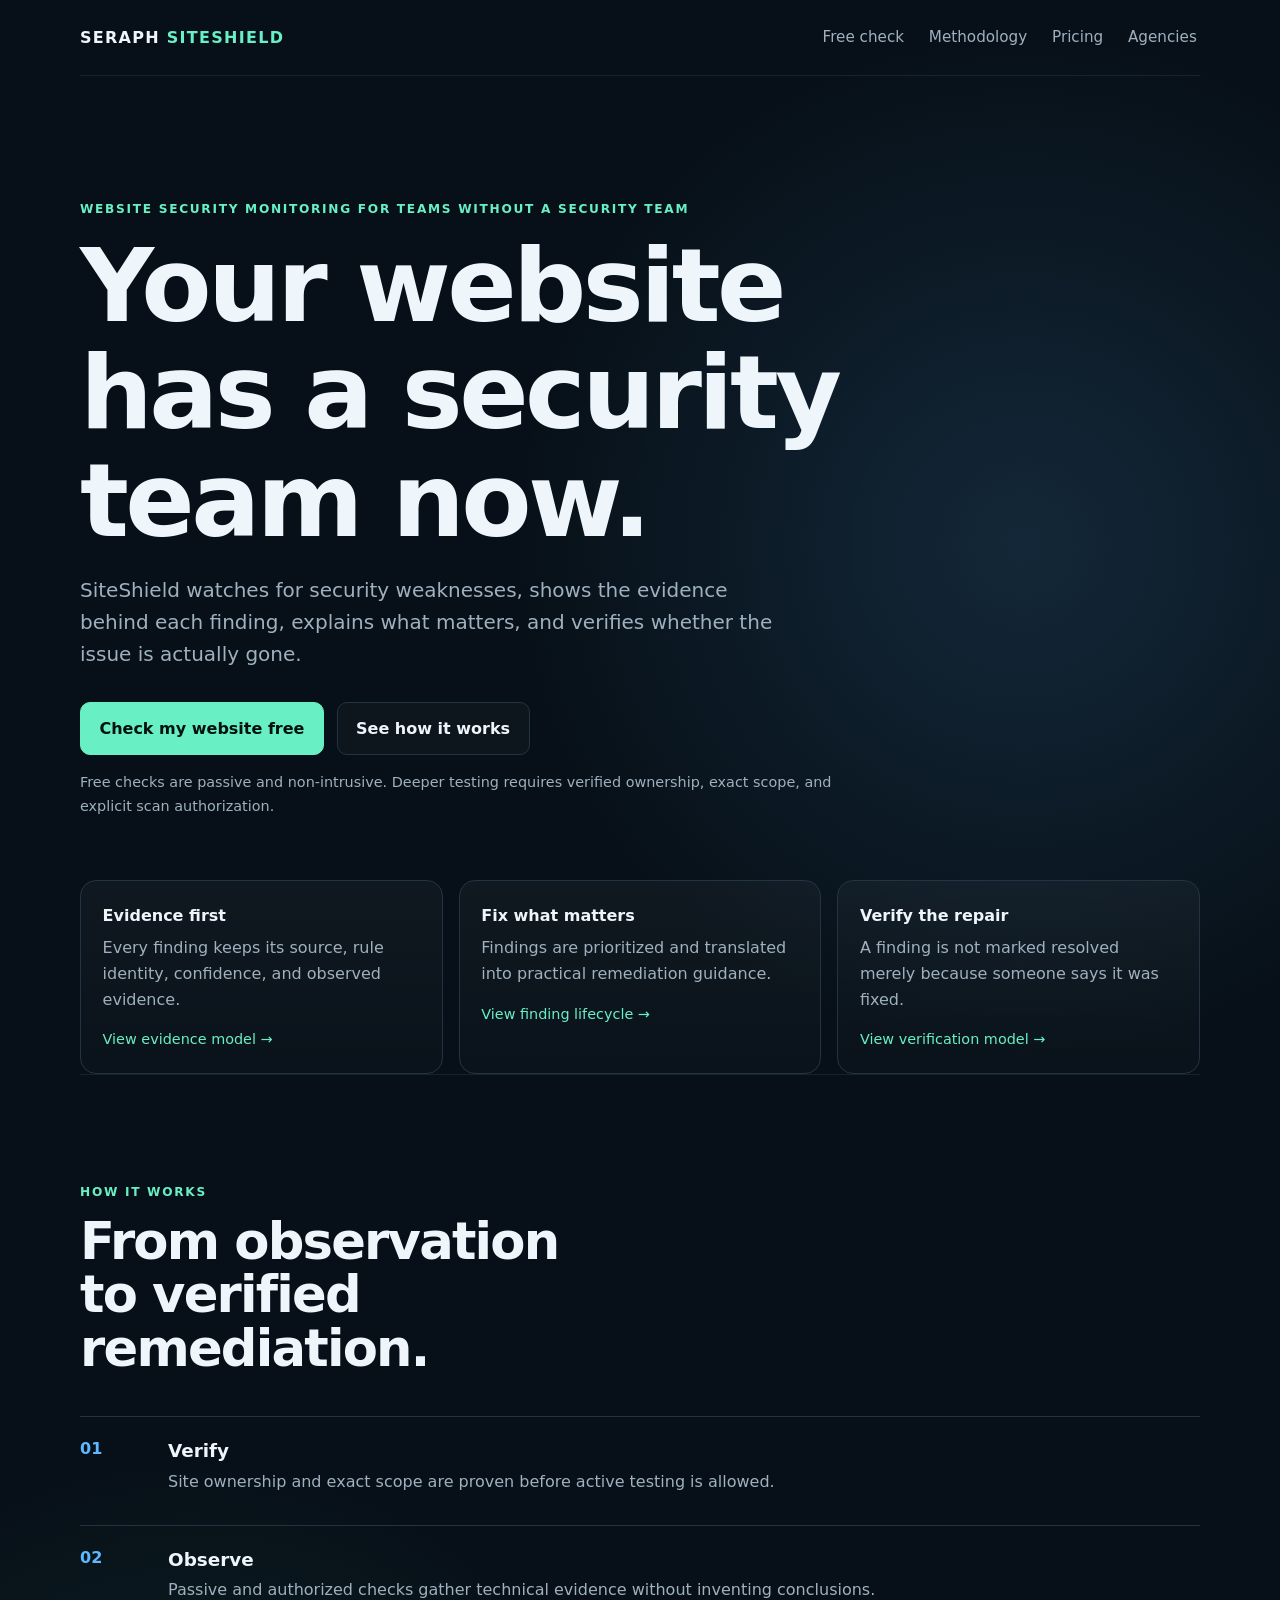
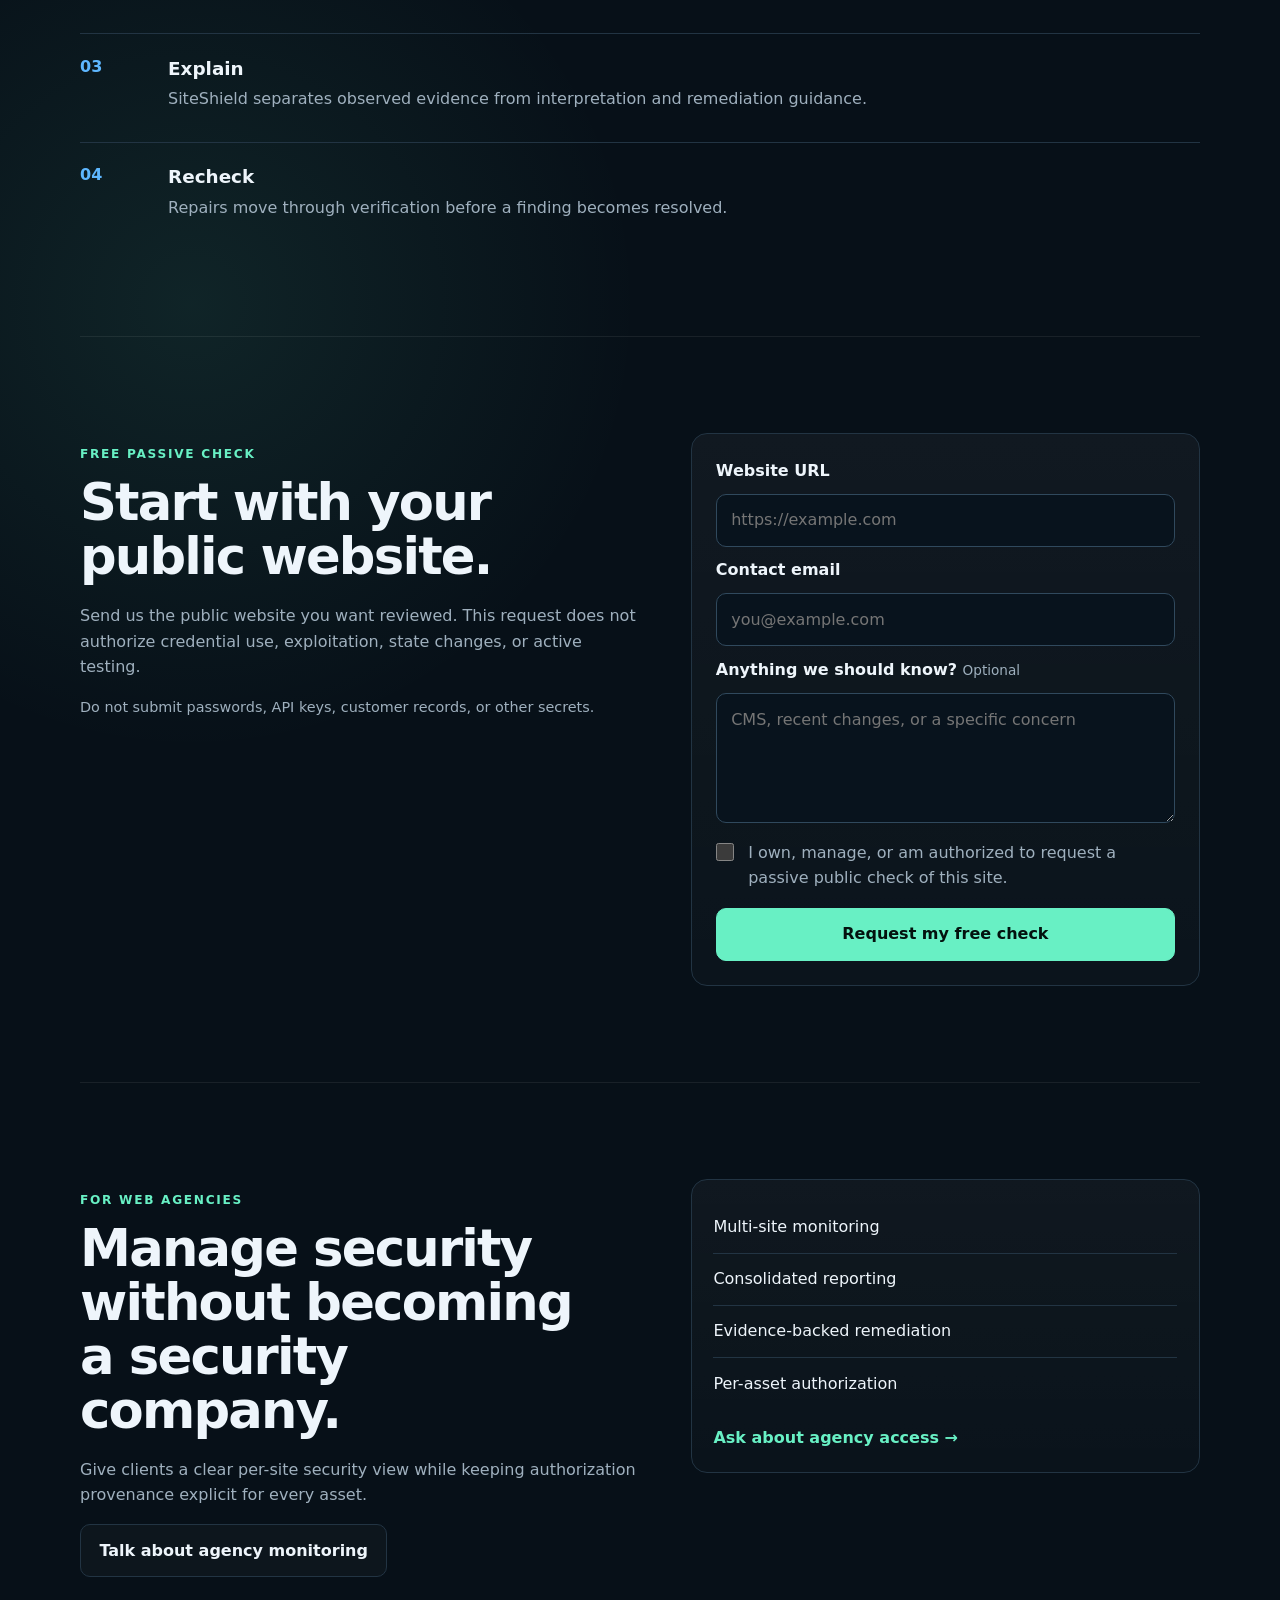
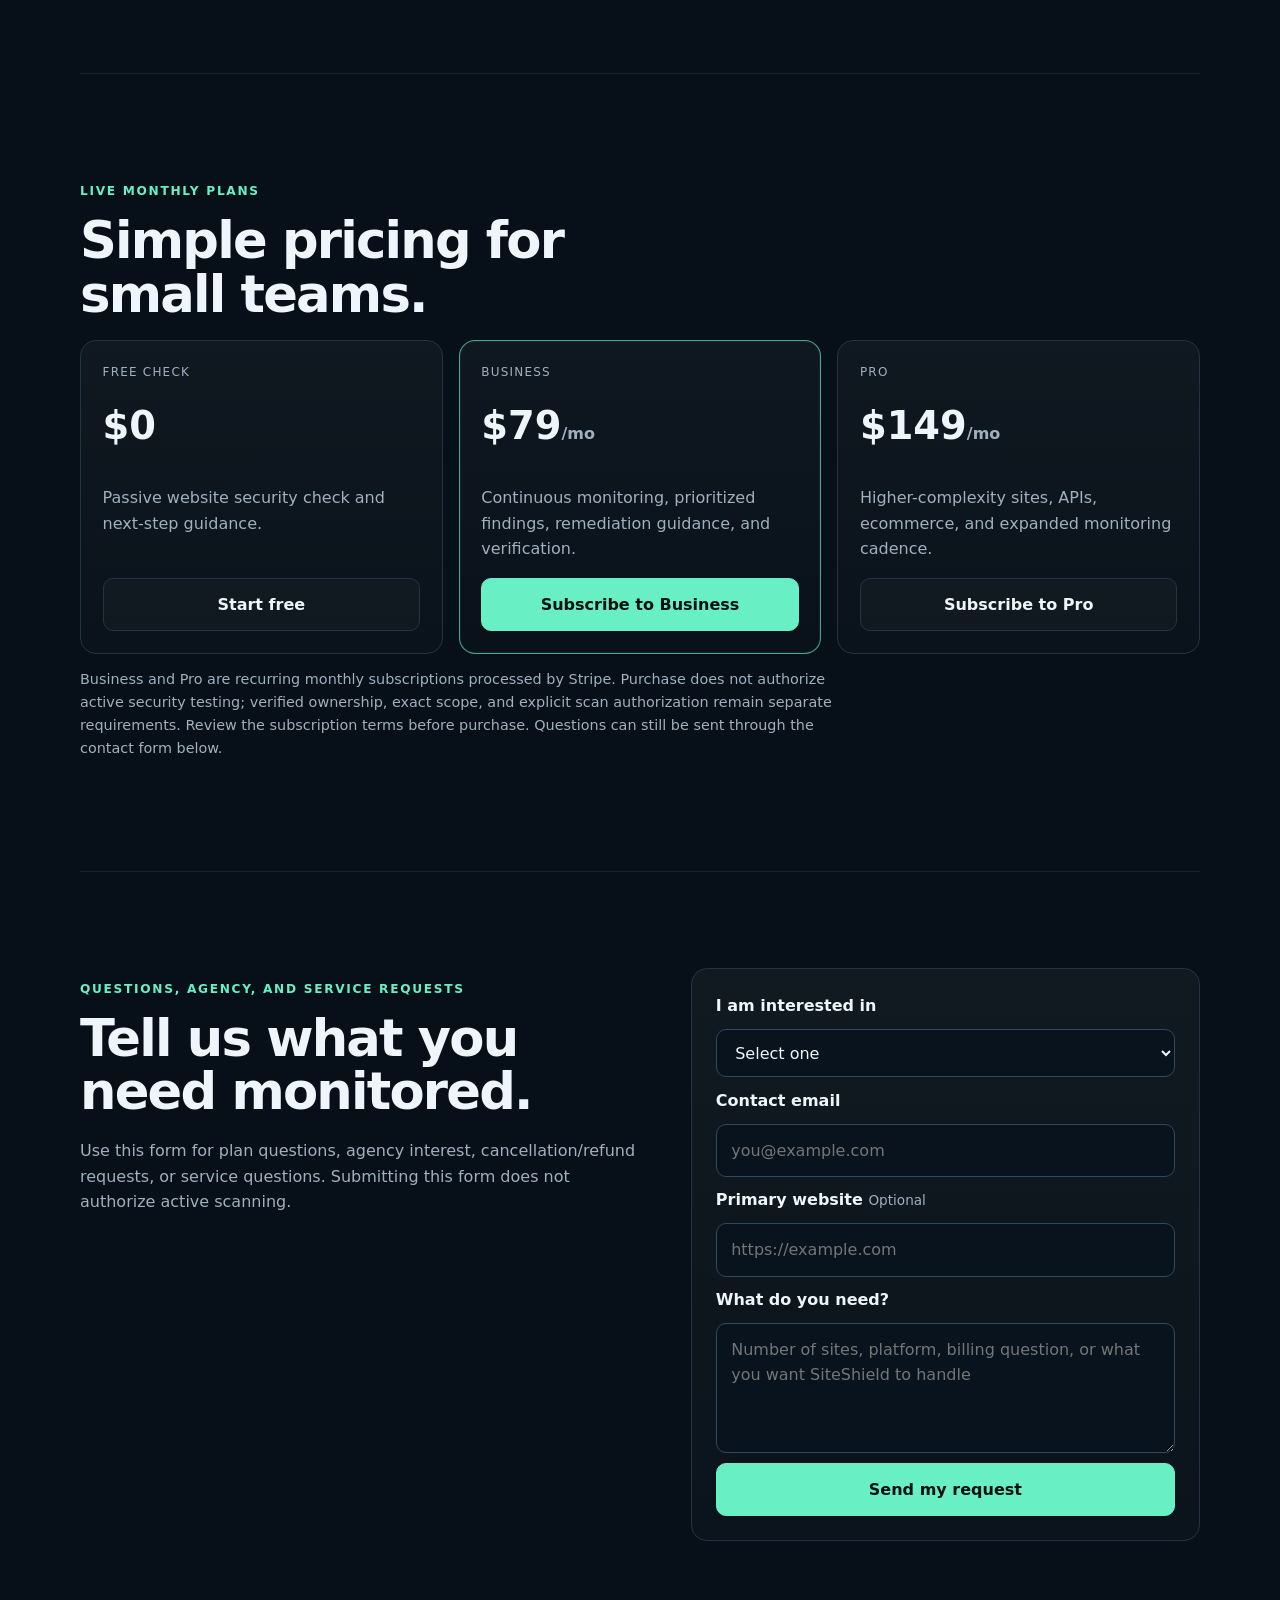
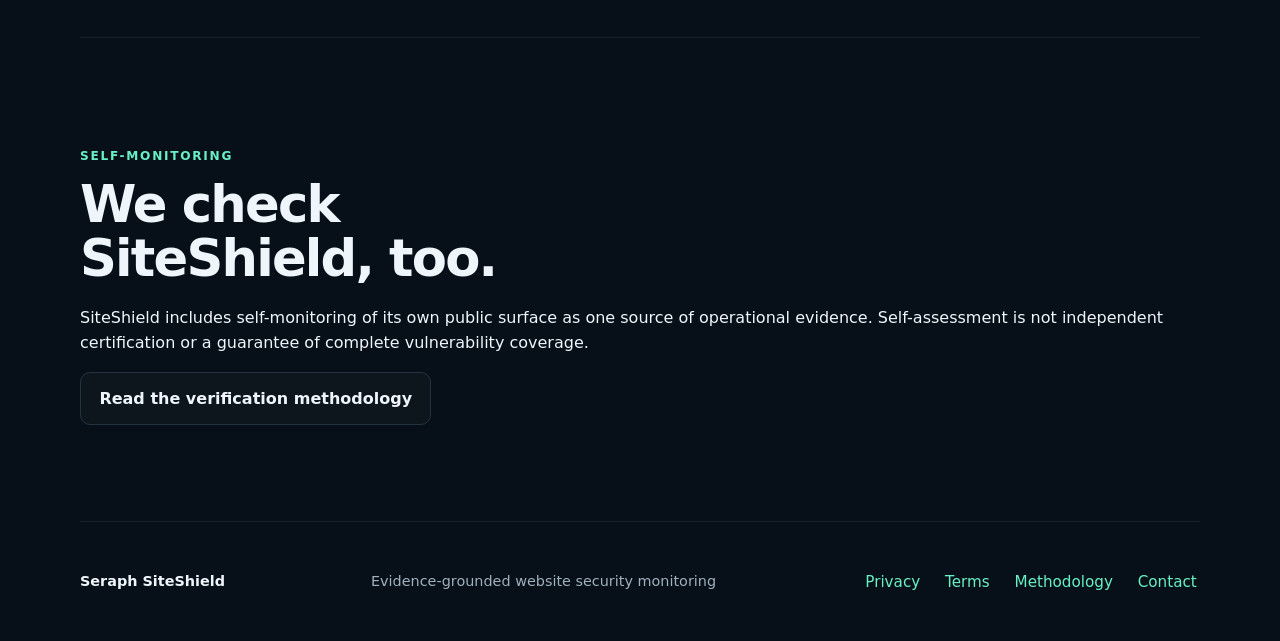
==== commit f560ae44: "Activate live SiteShield Stripe checkout" ====
--- a/index.html
+++ b/index.html
@@ -82,35 +82,35 @@
     </section>
 
     <section class="section" id="pricing">
-      <p class="eyebrow">Launch pricing hypothesis</p>
+      <p class="eyebrow">Live monthly plans</p>
       <h2>Simple pricing for small teams.</h2>
       <div class="pricing">
         <article><span>Free Check</span><strong>$0</strong><p>Passive website security check and next-step guidance.</p><a class="button secondary" href="#free-check">Start free</a></article>
-        <article class="featured"><span>Business</span><strong>$79<small>/mo</small></strong><p>Continuous monitoring, prioritized findings, remediation guidance, and verification.</p><a class="button primary" href="#contact">Choose Business</a></article>
-        <article><span>Pro</span><strong>$149<small>/mo</small></strong><p>Higher-complexity sites, APIs, ecommerce, and expanded monitoring cadence.</p><a class="button secondary" href="#contact">Ask about Pro</a></article>
+        <article class="featured"><span>Business</span><strong>$79<small>/mo</small></strong><p>Continuous monitoring, prioritized findings, remediation guidance, and verification.</p><a class="button primary" href="https://buy.stripe.com/7sY5kFb1d5uU3IKeGQ2Ry01">Subscribe to Business</a></article>
+        <article><span>Pro</span><strong>$149<small>/mo</small></strong><p>Higher-complexity sites, APIs, ecommerce, and expanded monitoring cadence.</p><a class="button secondary" href="https://buy.stripe.com/14A7sN5GT7D22EG8is2Ry02">Subscribe to Pro</a></article>
       </div>
-      <p class="fineprint">Pricing shown here is a launch hypothesis, not a permanent offer or service guarantee.</p>
+      <p class="fineprint">Business and Pro are recurring monthly subscriptions processed by Stripe. Purchase does not authorize active security testing; verified ownership, exact scope, and explicit scan authorization remain separate requirements. Review the <a href="terms.html">subscription terms</a> before purchase. Questions can still be sent through the contact form below.</p>
     </section>
 
     <section class="section form-section" id="contact">
       <div class="form-intro">
-        <p class="eyebrow">Business, Pro, and agency interest</p>
+        <p class="eyebrow">Questions, agency, and service requests</p>
         <h2>Tell us what you need monitored.</h2>
-        <p>Use this form for paid-plan or agency interest. No subscription or active scan is created by submitting it.</p>
+        <p>Use this form for plan questions, agency interest, cancellation/refund requests, or service questions. Submitting this form does not authorize active scanning.</p>
       </div>
       <form class="site-form" name="product-interest" method="POST" data-netlify="true" netlify-honeypot="bot-field" action="thanks.html">
         <input type="hidden" name="form-name" value="product-interest">
         <p class="visually-hidden"><label>Leave this field empty <input name="bot-field" autocomplete="off"></label></p>
         <label for="interest-type">I am interested in</label>
         <select id="interest-type" name="interest" required>
-          <option value="">Select one</option><option>Business</option><option>Pro</option><option>Agency / multi-site</option><option>One-time assessment</option>
+          <option value="">Select one</option><option>Business</option><option>Pro</option><option>Agency / multi-site</option><option>One-time assessment</option><option>Billing / cancellation / refund question</option>
         </select>
         <label for="business-email">Contact email</label>
         <input id="business-email" name="contact-email" type="email" placeholder="you@example.com" required autocomplete="email">
         <label for="business-site">Primary website <span class="optional">Optional</span></label>
         <input id="business-site" name="website-url" type="url" placeholder="https://example.com" autocomplete="url">
         <label for="business-notes">What do you need?</label>
-        <textarea id="business-notes" name="notes" rows="4" placeholder="Number of sites, platform, or what you want SiteShield to handle"></textarea>
+        <textarea id="business-notes" name="notes" rows="4" placeholder="Number of sites, platform, billing question, or what you want SiteShield to handle"></textarea>
         <button class="button primary" type="submit">Send my request</button>
       </form>
     </section>
@@ -125,7 +125,7 @@
   <footer>
     <span>Seraph SiteShield</span>
     <span>Evidence-grounded website security monitoring</span>
-    <nav aria-label="Footer navigation"><a href="privacy.html">Privacy</a><a href="security-methodology.html">Methodology</a><a href="#contact">Contact</a></nav>
+    <nav aria-label="Footer navigation"><a href="privacy.html">Privacy</a><a href="terms.html">Terms</a><a href="security-methodology.html">Methodology</a><a href="#contact">Contact</a></nav>
   </footer>
 </body>
 </html>
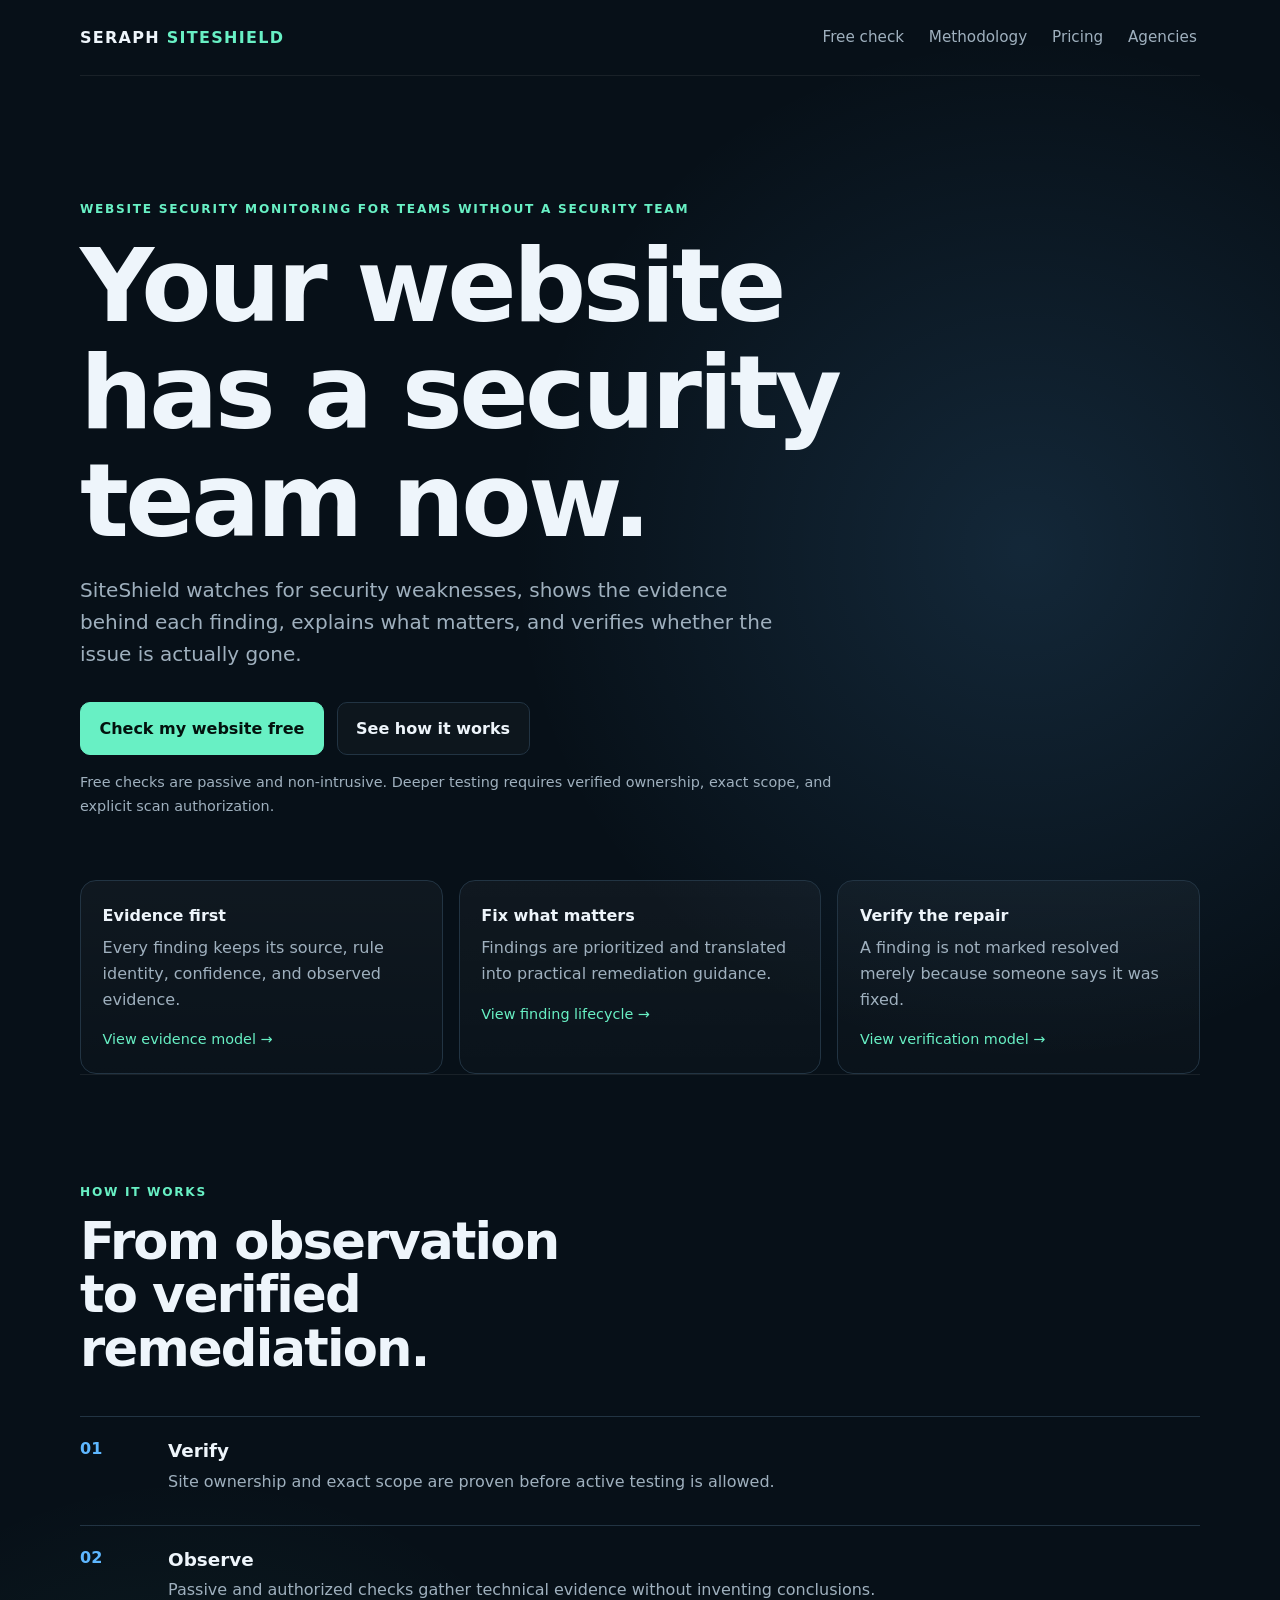
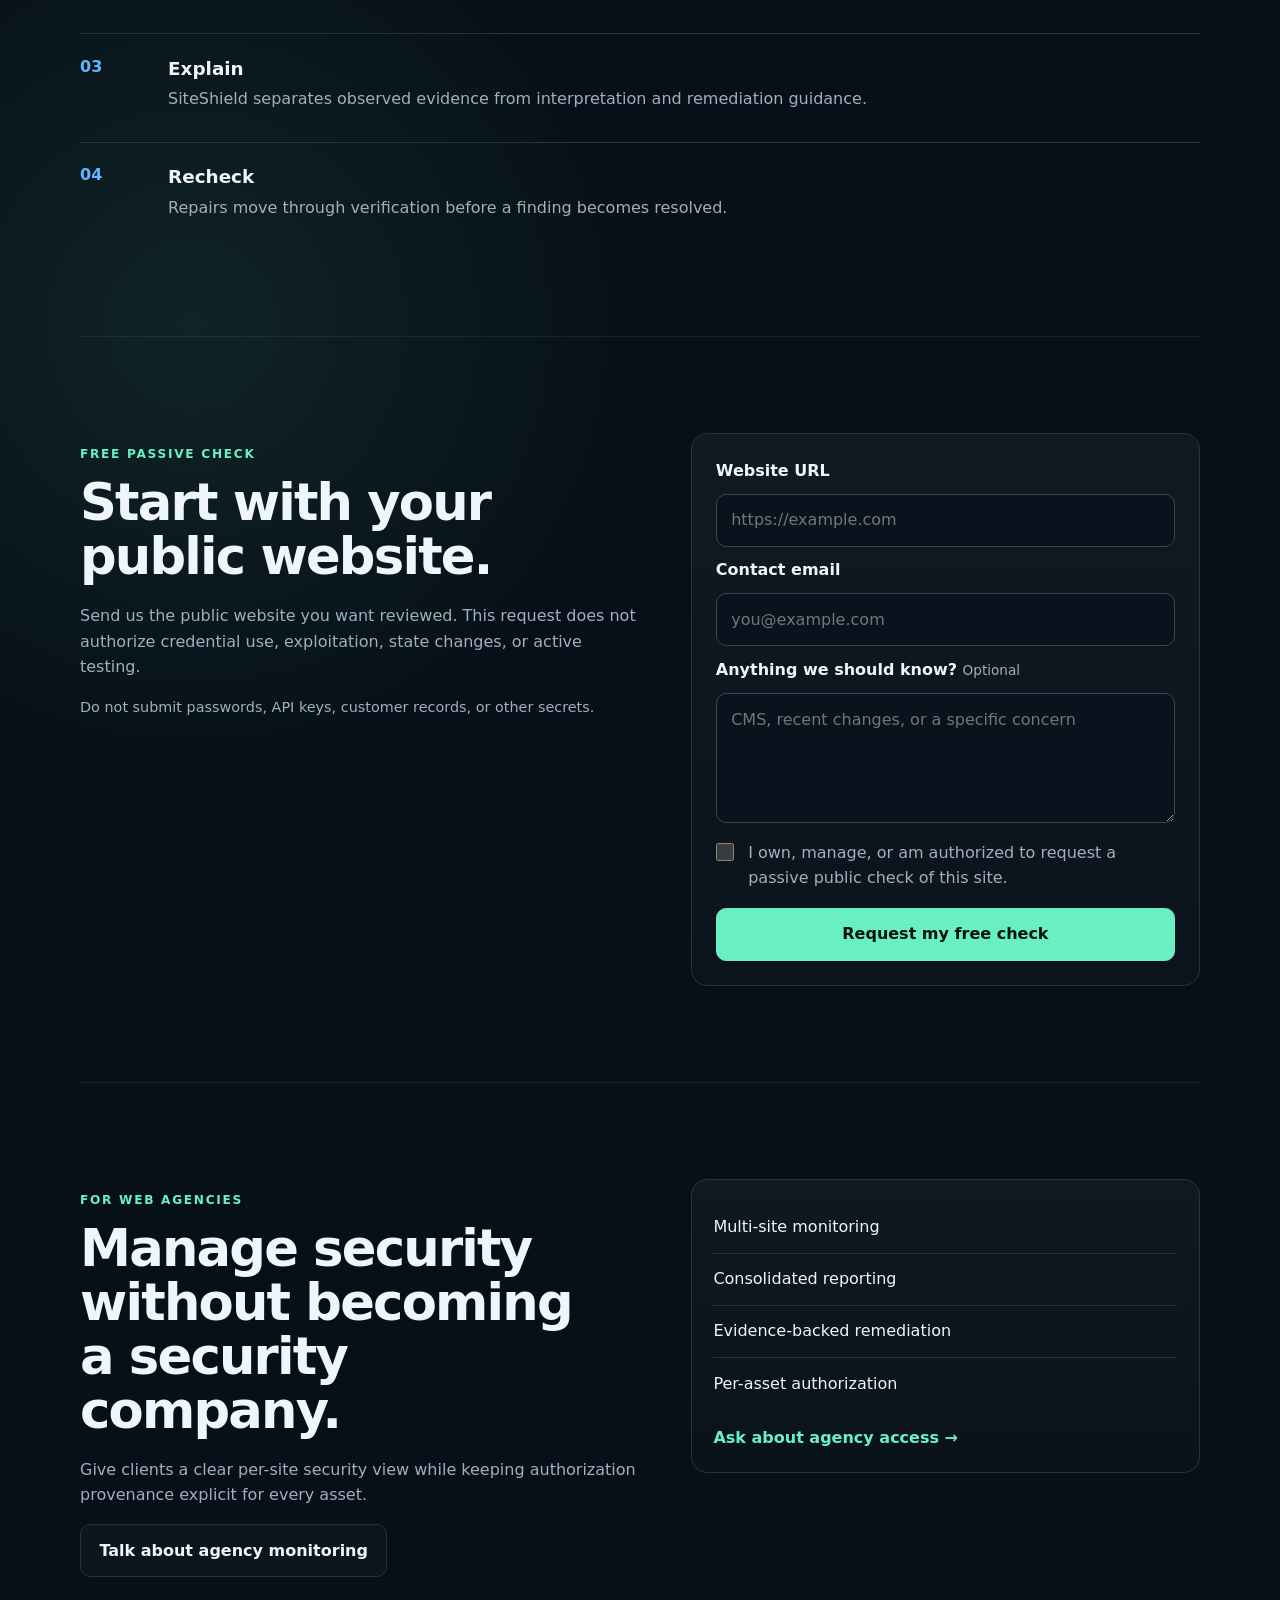
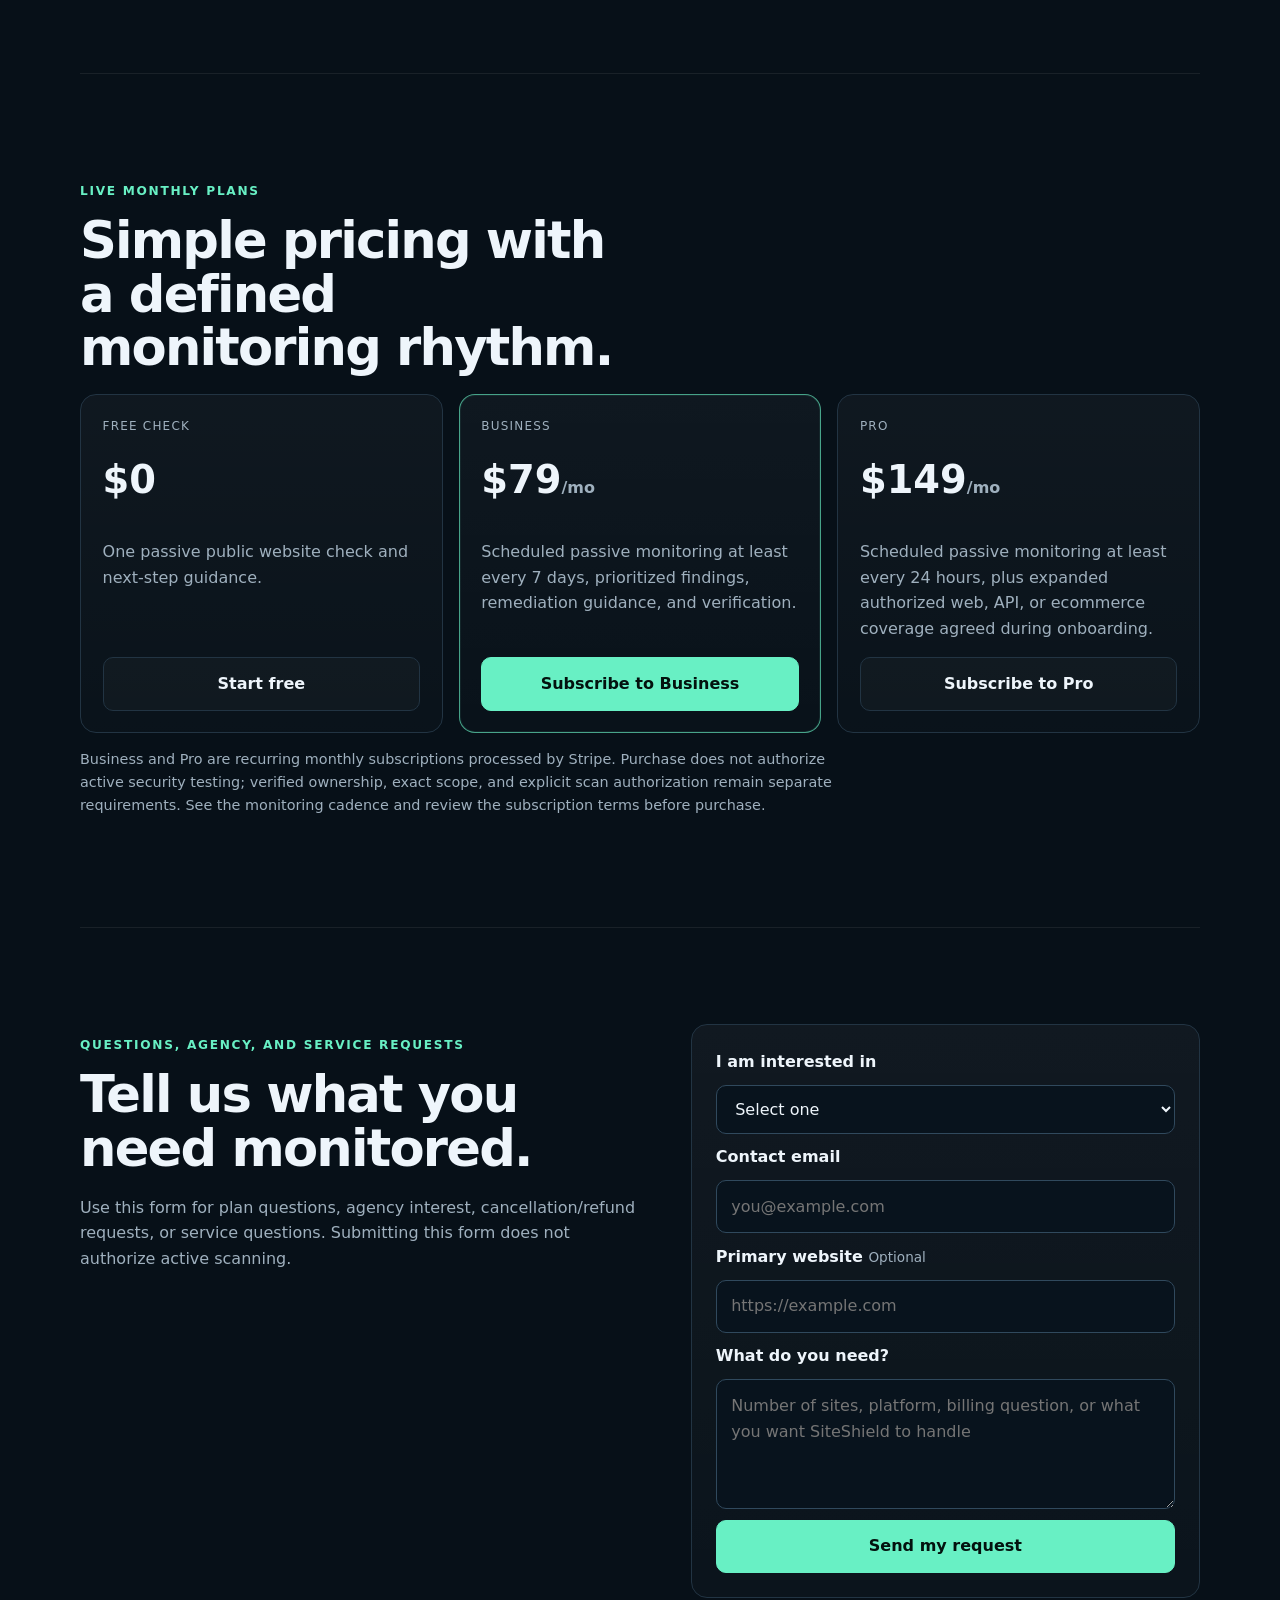
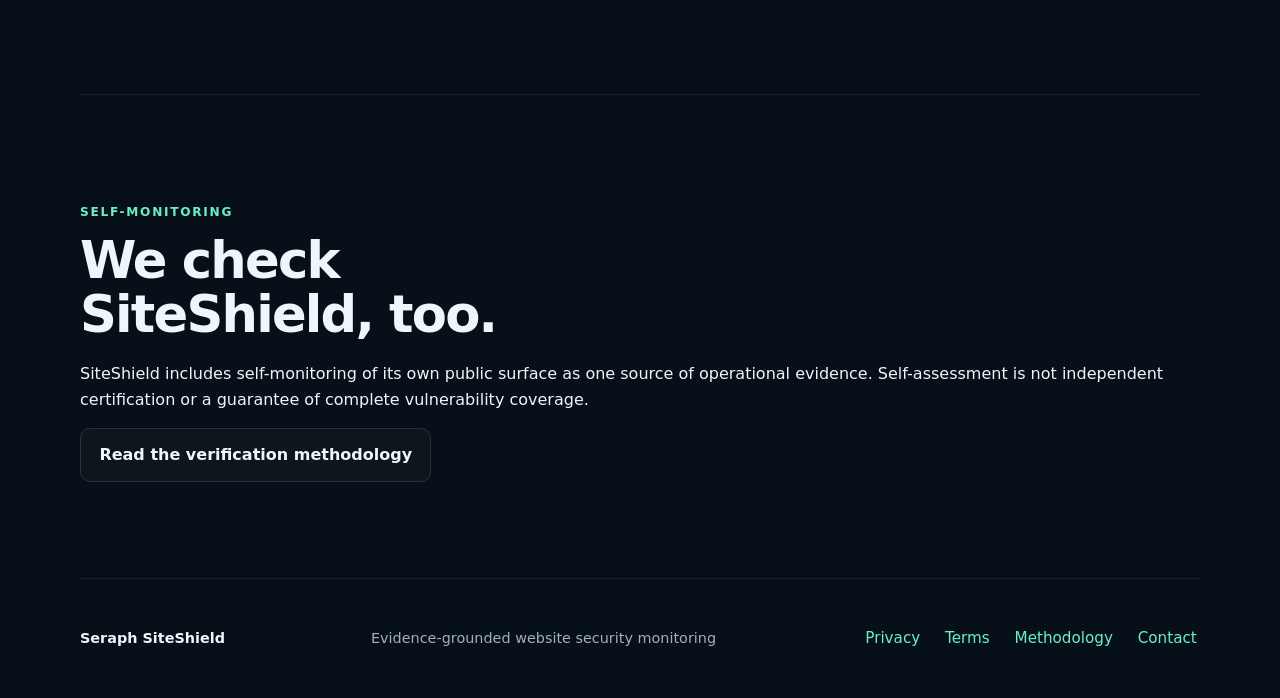
==== commit 13615a5f: "Align SiteShield pricing with defined cadence" ====
--- a/index.html
+++ b/index.html
@@ -83,13 +83,13 @@
 
     <section class="section" id="pricing">
       <p class="eyebrow">Live monthly plans</p>
-      <h2>Simple pricing for small teams.</h2>
+      <h2>Simple pricing with a defined monitoring rhythm.</h2>
       <div class="pricing">
-        <article><span>Free Check</span><strong>$0</strong><p>Passive website security check and next-step guidance.</p><a class="button secondary" href="#free-check">Start free</a></article>
-        <article class="featured"><span>Business</span><strong>$79<small>/mo</small></strong><p>Continuous monitoring, prioritized findings, remediation guidance, and verification.</p><a class="button primary" href="https://buy.stripe.com/7sY5kFb1d5uU3IKeGQ2Ry01">Subscribe to Business</a></article>
-        <article><span>Pro</span><strong>$149<small>/mo</small></strong><p>Higher-complexity sites, APIs, ecommerce, and expanded monitoring cadence.</p><a class="button secondary" href="https://buy.stripe.com/14A7sN5GT7D22EG8is2Ry02">Subscribe to Pro</a></article>
+        <article><span>Free Check</span><strong>$0</strong><p>One passive public website check and next-step guidance.</p><a class="button secondary" href="#free-check">Start free</a></article>
+        <article class="featured"><span>Business</span><strong>$79<small>/mo</small></strong><p>Scheduled passive monitoring at least every 7 days, prioritized findings, remediation guidance, and verification.</p><a class="button primary" href="https://buy.stripe.com/7sY5kFb1d5uU3IKeGQ2Ry01">Subscribe to Business</a></article>
+        <article><span>Pro</span><strong>$149<small>/mo</small></strong><p>Scheduled passive monitoring at least every 24 hours, plus expanded authorized web, API, or ecommerce coverage agreed during onboarding.</p><a class="button secondary" href="https://buy.stripe.com/14A7sN5GT7D22EG8is2Ry02">Subscribe to Pro</a></article>
       </div>
-      <p class="fineprint">Business and Pro are recurring monthly subscriptions processed by Stripe. Purchase does not authorize active security testing; verified ownership, exact scope, and explicit scan authorization remain separate requirements. Review the <a href="terms.html">subscription terms</a> before purchase. Questions can still be sent through the contact form below.</p>
+      <p class="fineprint">Business and Pro are recurring monthly subscriptions processed by Stripe. Purchase does not authorize active security testing; verified ownership, exact scope, and explicit scan authorization remain separate requirements. See the <a href="security-methodology.html#cadence">monitoring cadence</a> and review the <a href="terms.html">subscription terms</a> before purchase.</p>
     </section>
 
     <section class="section form-section" id="contact">
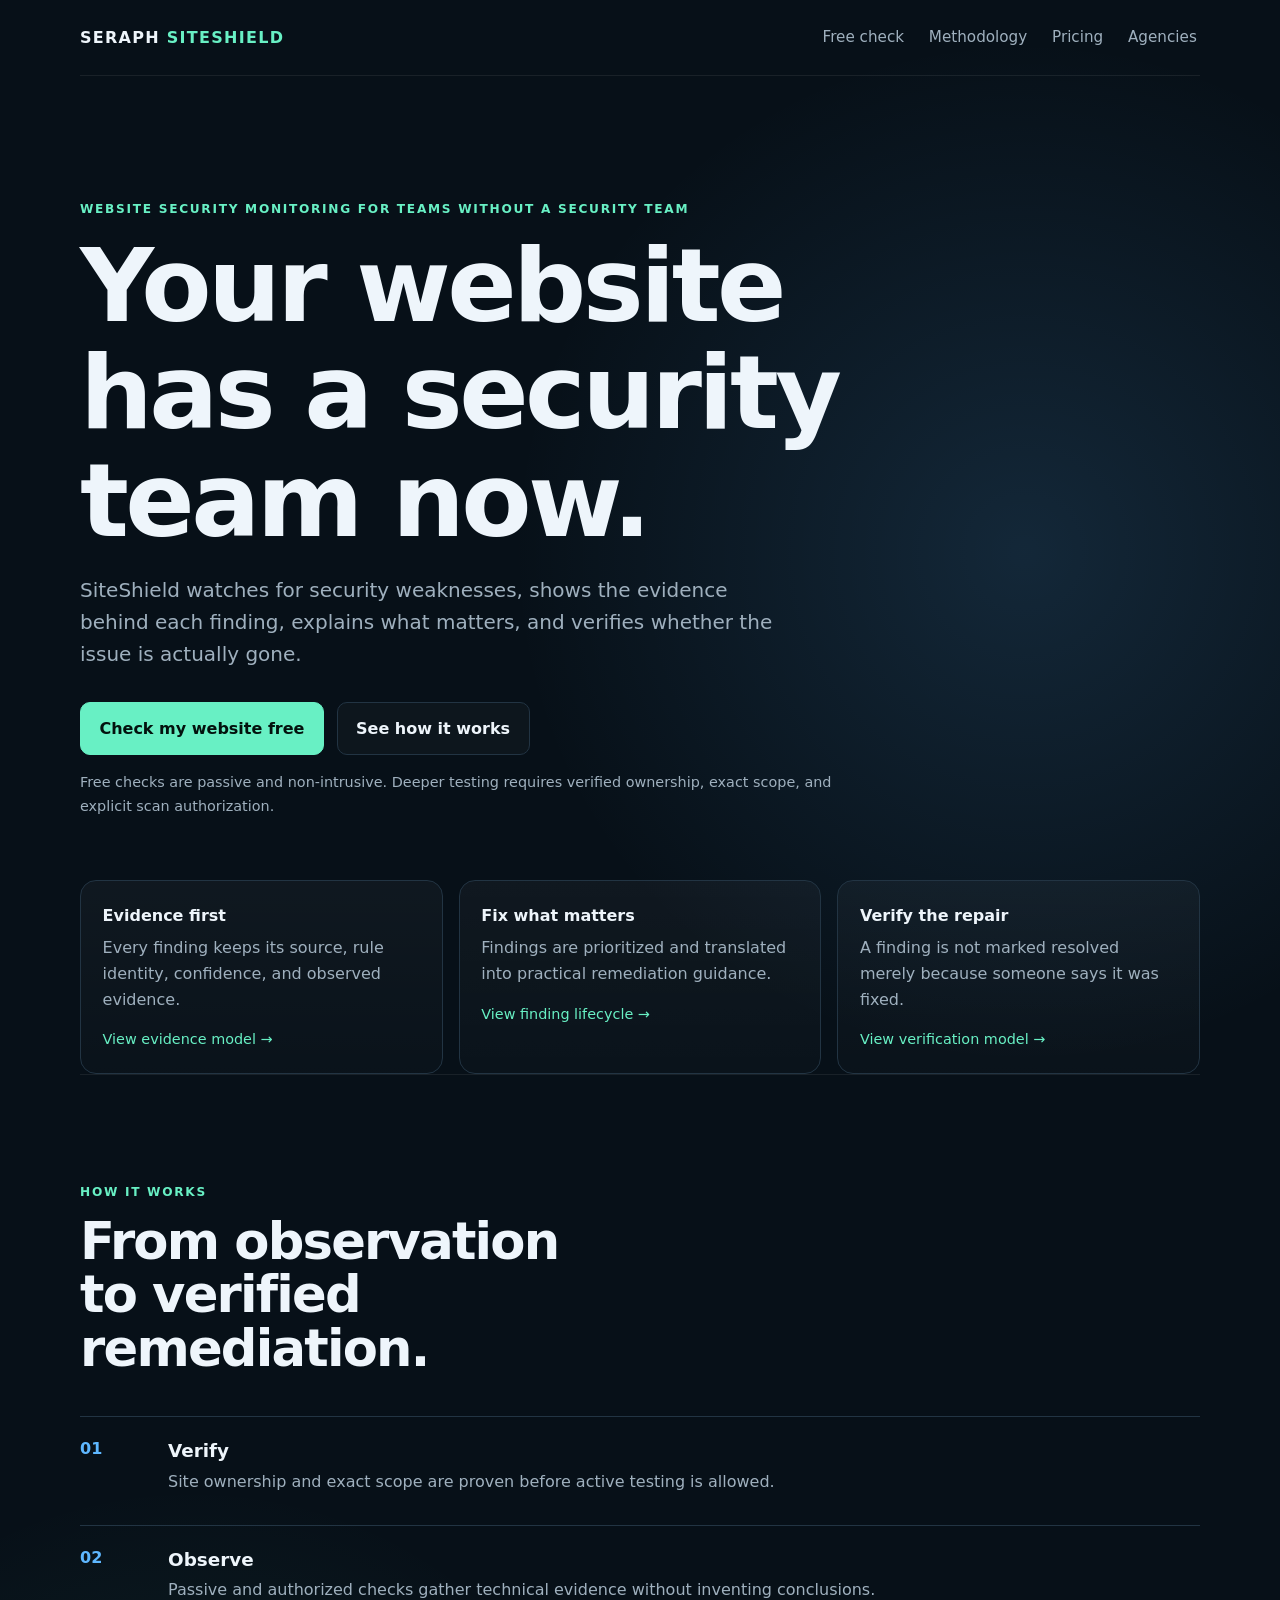
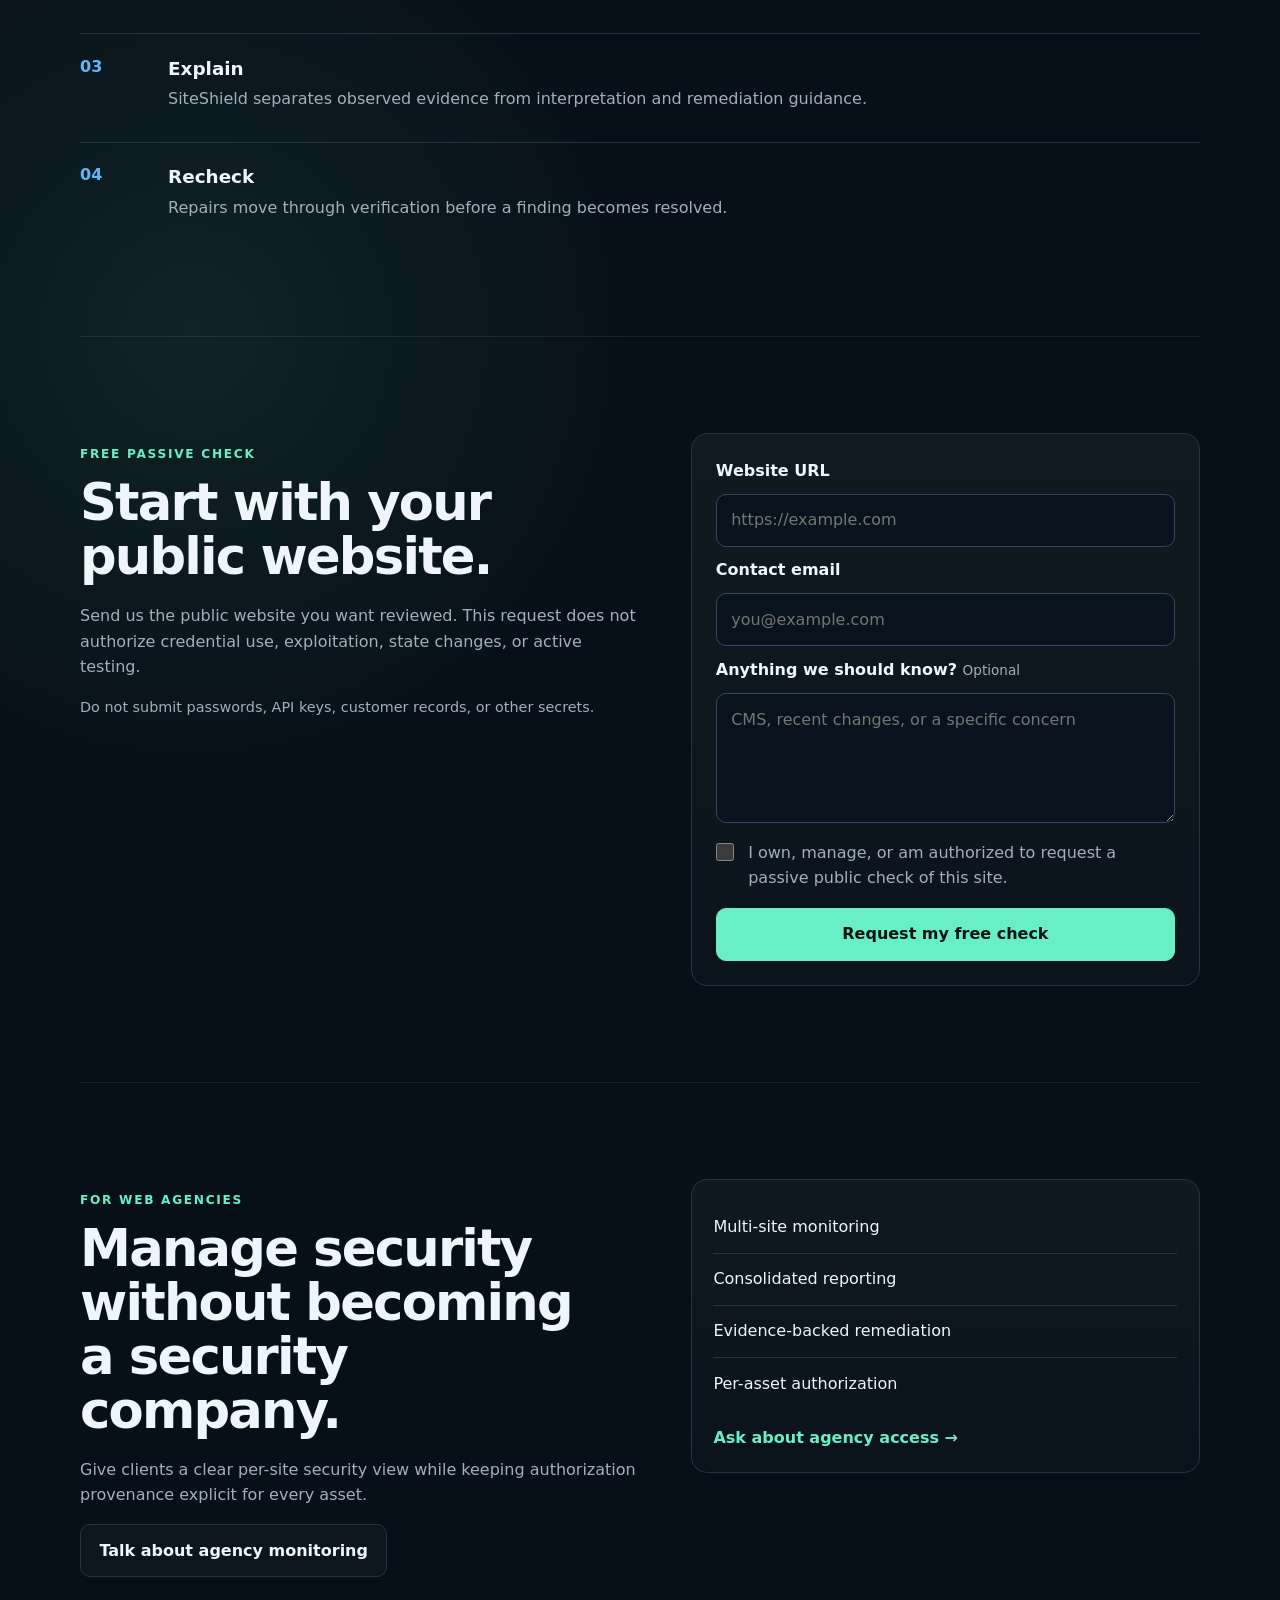
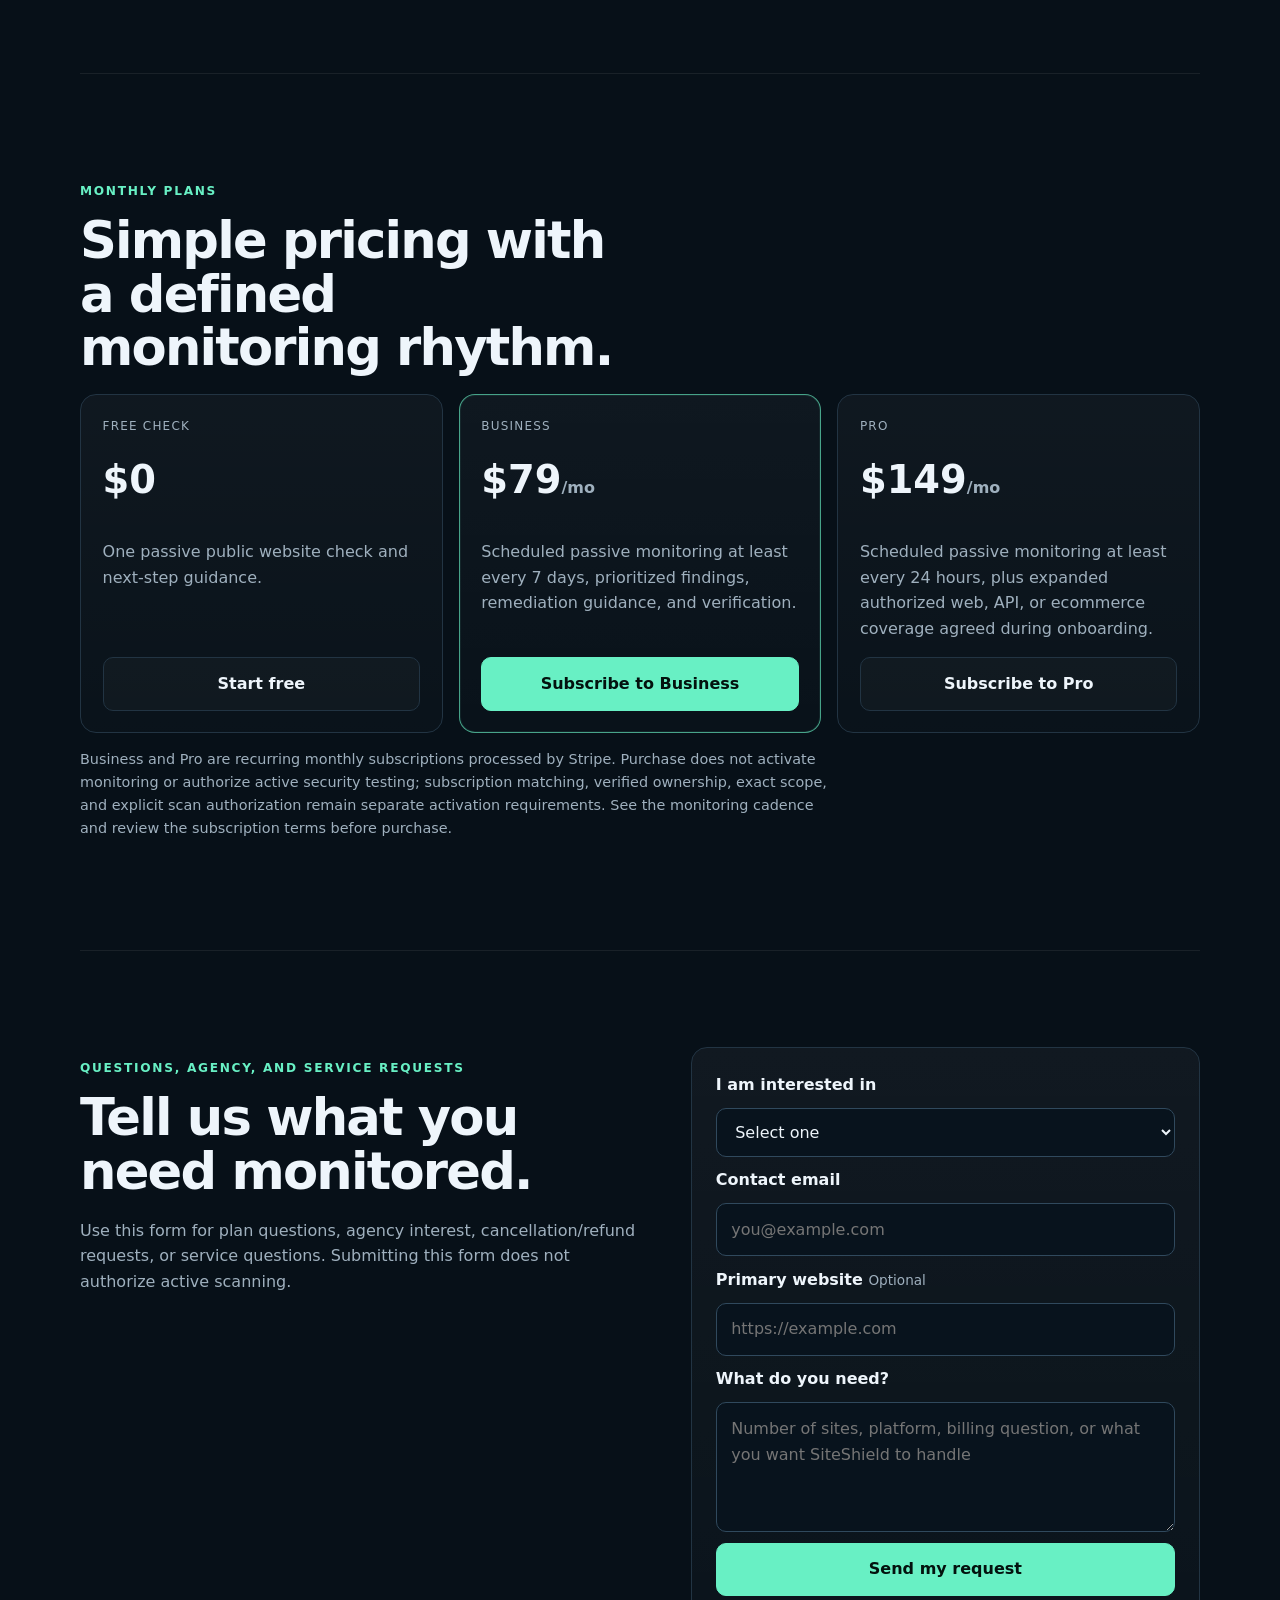
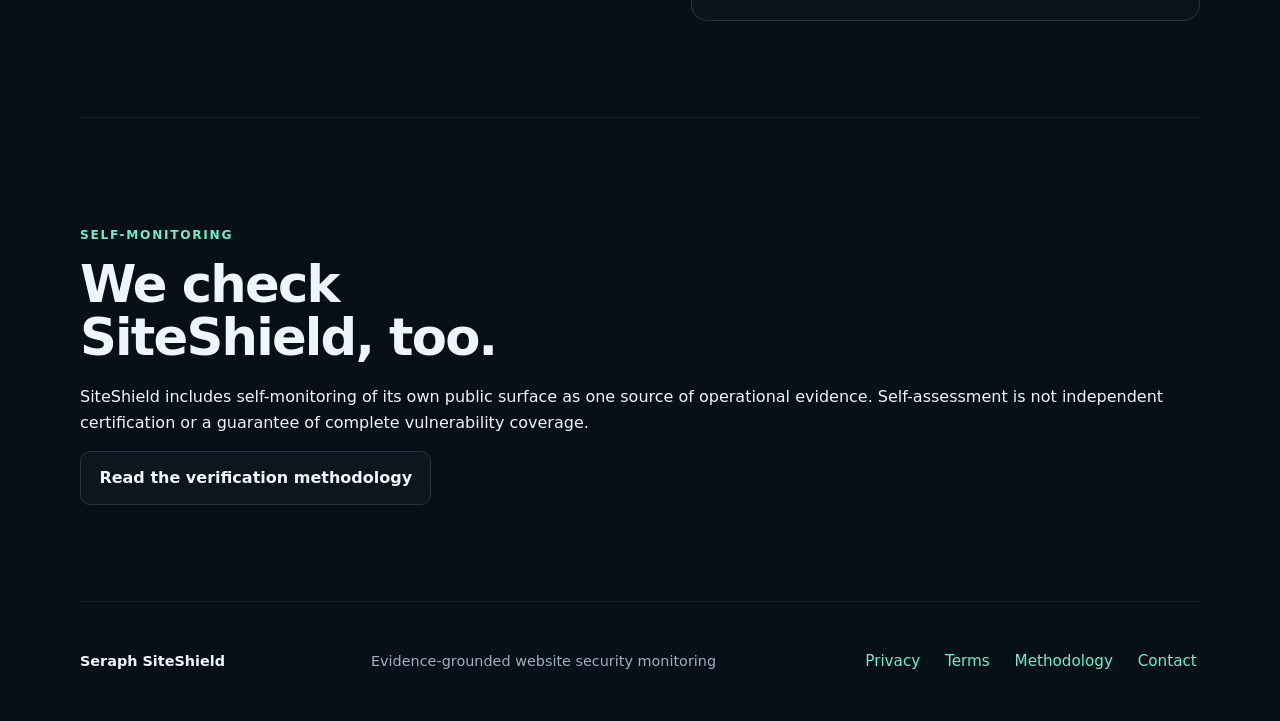
==== commit 84f94a64: "Remove ambiguous live-plan wording from SiteShield" ====
--- a/index.html
+++ b/index.html
@@ -82,14 +82,14 @@
     </section>
 
     <section class="section" id="pricing">
-      <p class="eyebrow">Live monthly plans</p>
+      <p class="eyebrow">Monthly plans</p>
       <h2>Simple pricing with a defined monitoring rhythm.</h2>
       <div class="pricing">
         <article><span>Free Check</span><strong>$0</strong><p>One passive public website check and next-step guidance.</p><a class="button secondary" href="#free-check">Start free</a></article>
         <article class="featured"><span>Business</span><strong>$79<small>/mo</small></strong><p>Scheduled passive monitoring at least every 7 days, prioritized findings, remediation guidance, and verification.</p><a class="button primary" href="https://buy.stripe.com/7sY5kFb1d5uU3IKeGQ2Ry01">Subscribe to Business</a></article>
         <article><span>Pro</span><strong>$149<small>/mo</small></strong><p>Scheduled passive monitoring at least every 24 hours, plus expanded authorized web, API, or ecommerce coverage agreed during onboarding.</p><a class="button secondary" href="https://buy.stripe.com/14A7sN5GT7D22EG8is2Ry02">Subscribe to Pro</a></article>
       </div>
-      <p class="fineprint">Business and Pro are recurring monthly subscriptions processed by Stripe. Purchase does not authorize active security testing; verified ownership, exact scope, and explicit scan authorization remain separate requirements. See the <a href="security-methodology.html#cadence">monitoring cadence</a> and review the <a href="terms.html">subscription terms</a> before purchase.</p>
+      <p class="fineprint">Business and Pro are recurring monthly subscriptions processed by Stripe. Purchase does not activate monitoring or authorize active security testing; subscription matching, verified ownership, exact scope, and explicit scan authorization remain separate activation requirements. See the <a href="security-methodology.html#cadence">monitoring cadence</a> and review the <a href="terms.html">subscription terms</a> before purchase.</p>
     </section>
 
     <section class="section form-section" id="contact">
